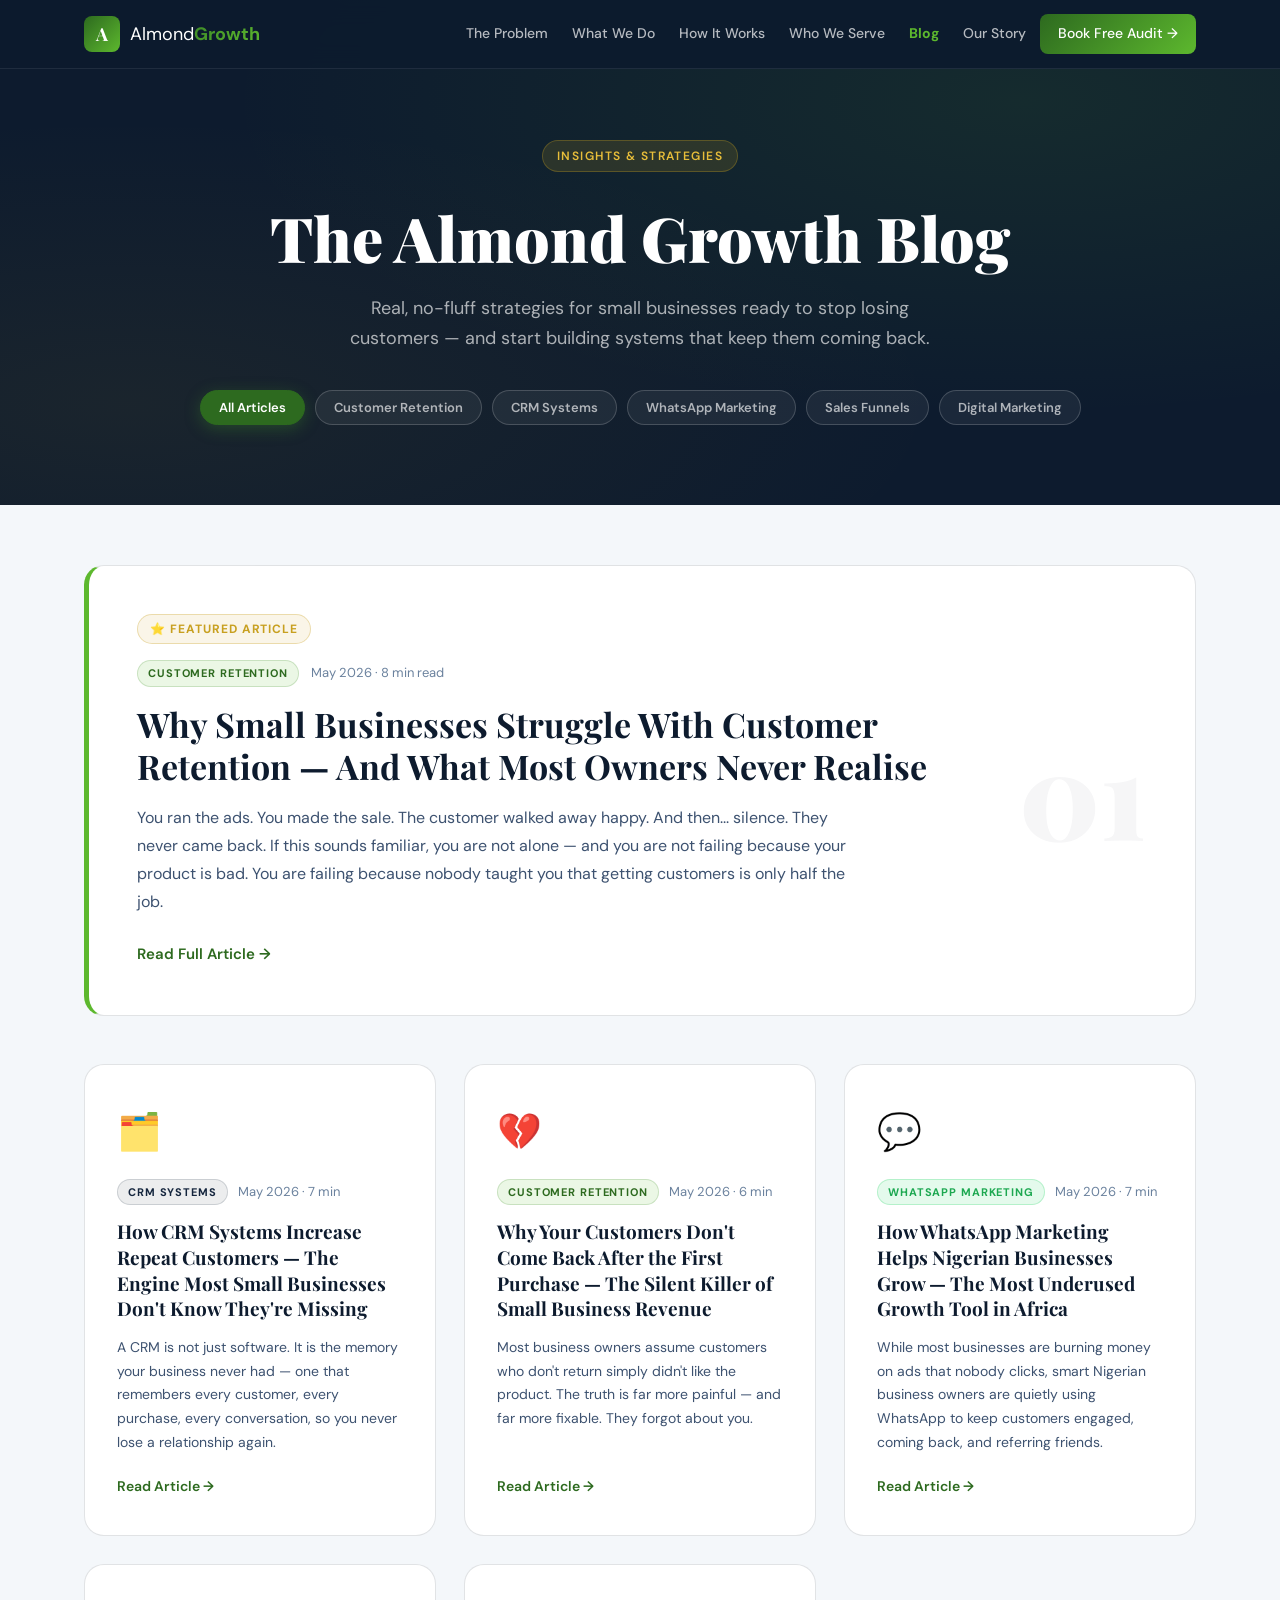
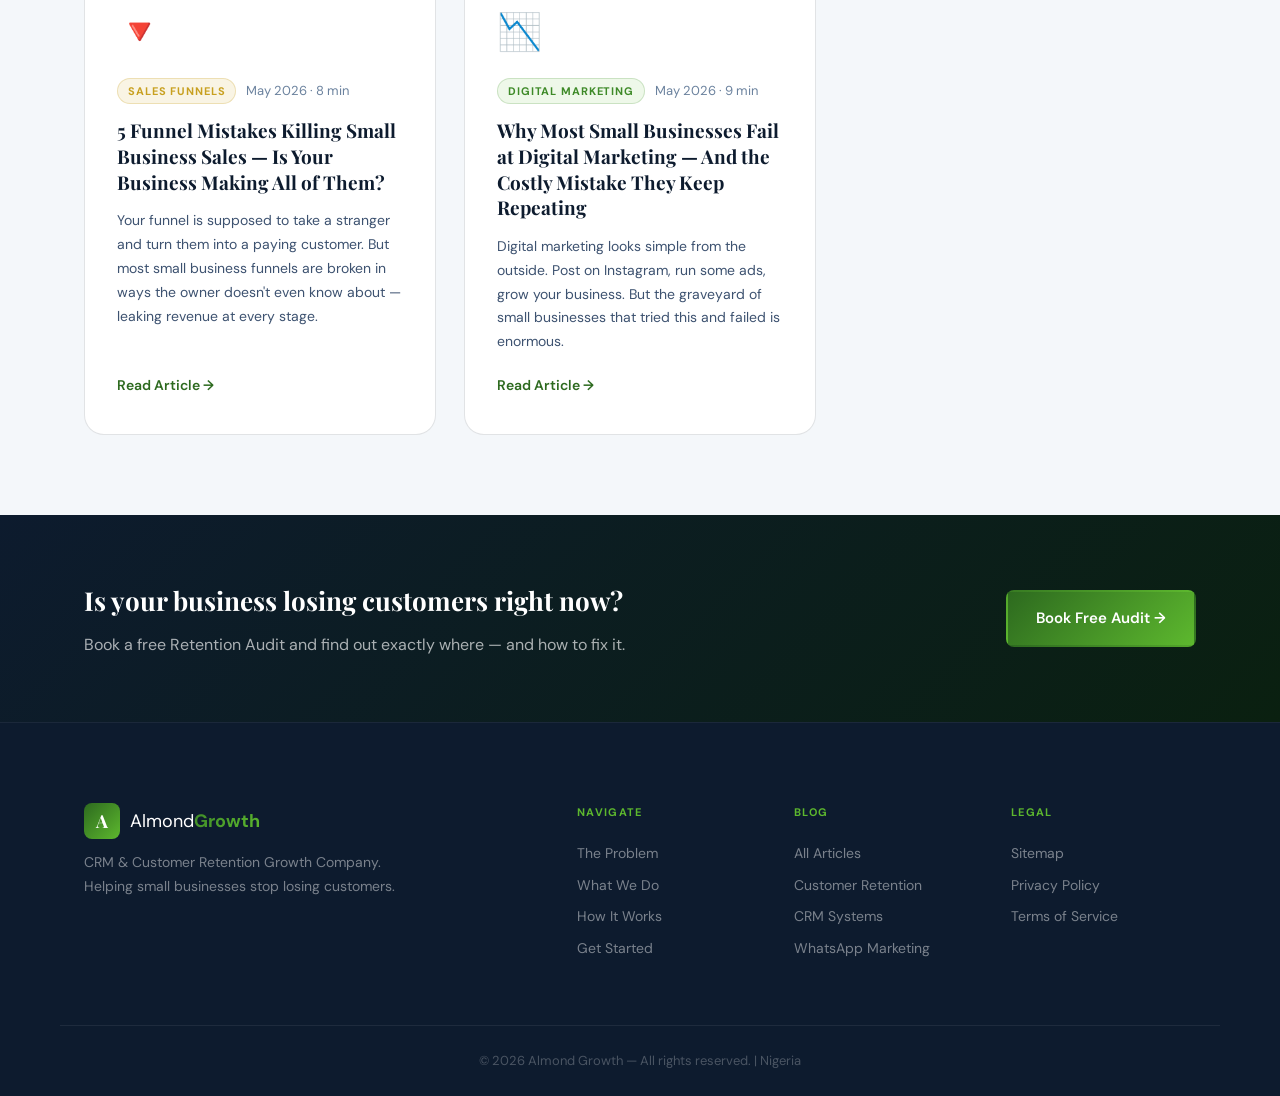
==== blog.html @ da986d71 "Change greeting from 'Hello' to 'Goodbye'" ====
<!DOCTYPE html>
<html lang="en">
<head>
  <meta charset="UTF-8" />
  <meta name="viewport" content="width=device-width, initial-scale=1.0" />
  <meta name="description" content="Almond Growth Blog — Expert insights on customer retention, CRM systems, WhatsApp marketing, and fixing broken sales funnels for small businesses in Nigeria and Africa." />
  <meta name="keywords" content="customer retention Nigeria, CRM small business, WhatsApp marketing Nigeria, sales funnel mistakes, digital marketing Africa, Almond Growth blog" />
  <meta name="robots" content="index, follow" />
  <title>Blog — Almond Growth | Customer Retention & CRM Insights</title>
  <link rel="preconnect" href="https://fonts.googleapis.com" />
  <link rel="preconnect" href="https://fonts.gstatic.com" crossorigin />
  <link href="https://fonts.googleapis.com/css2?family=Playfair+Display:ital,wght@0,700;0,900;1,700&family=DM+Sans:wght@300;400;500;600&display=swap" rel="stylesheet" />
<style>
/* ===== RESET ===== */
*,*::before,*::after{box-sizing:border-box;margin:0;padding:0}
html{scroll-behavior:smooth}
body{font-family:'DM Sans',system-ui,sans-serif;font-size:16px;line-height:1.7;color:#0D1B2E;background:#fff;overflow-x:hidden}
img{max-width:100%;display:block}
a{color:inherit;text-decoration:none}
ul{list-style:none}

/* ===== VARIABLES ===== */
:root{
  --navy:#0D1B2E;
  --navy-mid:#14253D;
  --navy-light:#1C3150;
  --navy-pale:#EEF2F7;
  --navy-muted:#F4F7FA;
  --green:#2D6A1F;
  --green-mid:#3E8A28;
  --green-bright:#5DB82E;
  --green-pale:#EBF5E4;
  --gold:#C8A020;
  --gold-light:#E8BE3A;
  --white:#fff;
  --text:#0D1B2E;
  --text-muted:#3D5270;
  --text-light:#6B829E;
  --border:rgba(13,27,46,0.12);
  --shadow:0 4px 32px rgba(13,27,46,0.10);
  --shadow-lg:0 12px 60px rgba(13,27,46,0.18);
  --radius:12px;
  --radius-lg:20px;
  --transition:0.25s cubic-bezier(0.4,0,0.2,1);
}

/* ===== UTILITIES ===== */
.container{max-width:1160px;margin:0 auto;padding:0 24px}

.btn{display:inline-flex;align-items:center;gap:8px;padding:14px 28px;border-radius:8px;font-family:'DM Sans',sans-serif;font-size:15px;font-weight:600;cursor:pointer;transition:var(--transition);border:2px solid transparent;white-space:nowrap}
.btn--primary{background:linear-gradient(135deg,var(--green) 0%,var(--green-bright) 100%);color:#fff;border-color:transparent}
.btn--primary:hover{opacity:0.9;transform:translateY(-2px);box-shadow:0 8px 28px rgba(61,138,40,0.35)}

/* ===== NAVBAR ===== */
.nav{position:fixed;top:0;left:0;right:0;z-index:100;background:rgba(13,27,46,0.97);backdrop-filter:blur(12px);border-bottom:1px solid rgba(255,255,255,0.08)}
.nav__inner{display:flex;align-items:center;justify-content:space-between;height:68px}
.nav__logo{display:flex;align-items:center;gap:10px;font-size:18px;font-weight:400;color:#fff}
.logo-mark{width:36px;height:36px;background:linear-gradient(135deg,var(--green),var(--green-bright));color:#fff;border-radius:8px;display:flex;align-items:center;justify-content:center;font-weight:700;font-size:18px;font-family:'Playfair Display',serif;flex-shrink:0}
.logo-text{color:#fff}
.logo-text strong{font-weight:700;background:linear-gradient(135deg,var(--green-mid),var(--green-bright));-webkit-background-clip:text;-webkit-text-fill-color:transparent;background-clip:text}
.nav__links{display:flex;align-items:center;gap:4px}
.nav__links a{font-size:14px;font-weight:500;color:rgba(255,255,255,0.7);padding:6px 10px;border-radius:6px;transition:var(--transition)}
.nav__links a:hover{color:#fff;background:rgba(255,255,255,0.08)}
.nav__cta{background:linear-gradient(135deg,var(--green),var(--green-bright)) !important;color:#fff !important;padding:8px 18px !important;border-radius:8px !important}
.nav__burger{display:none;flex-direction:column;gap:5px;background:none;border:none;cursor:pointer;padding:6px}
.nav__burger span{display:block;width:24px;height:2px;background:#fff;border-radius:2px;transition:var(--transition)}
.nav__mobile{display:none;flex-direction:column;padding:16px 24px 24px;border-top:1px solid rgba(255,255,255,0.08);background:var(--navy)}
.nav__mobile a{padding:12px 0;font-size:16px;font-weight:500;color:rgba(255,255,255,0.7);border-bottom:1px solid rgba(255,255,255,0.07)}
.nav__mobile a:last-child{border-bottom:none}
.nav__mobile.open{display:flex}
.nav__cta-mobile{margin-top:12px;padding:14px !important;text-align:center;background:linear-gradient(135deg,var(--green),var(--green-bright));color:#fff !important;border-radius:8px;font-weight:600 !important}

/* ===== BLOG HERO ===== */
.blog-hero{padding:140px 0 80px;background:var(--navy);position:relative;overflow:hidden;color:#fff}
.blog-hero__bg{position:absolute;inset:0;background:radial-gradient(ellipse at 80% 20%,rgba(93,184,46,0.10) 0%,transparent 55%),radial-gradient(ellipse at 10% 80%,rgba(200,160,32,0.07) 0%,transparent 50%);pointer-events:none}
.blog-hero__inner{position:relative;z-index:1;text-align:center}
.blog-hero__title{font-family:'Playfair Display',serif;font-size:clamp(36px,5vw,62px);font-weight:900;color:#fff;line-height:1.1;margin:16px 0 20px}
.blog-hero__sub{font-size:18px;color:rgba(255,255,255,0.65);max-width:580px;margin:0 auto 36px;line-height:1.7}
.blog-hero__tags{display:flex;flex-wrap:wrap;justify-content:center;gap:10px}
.section__label{display:inline-block;font-size:12px;font-weight:600;letter-spacing:.12em;text-transform:uppercase;padding:5px 14px;border-radius:40px;margin-bottom:16px}
.section__label--light{color:var(--gold-light);background:rgba(200,160,32,0.15);border:1px solid rgba(200,160,32,0.3)}

/* ===== FILTER TAGS ===== */
.tag-btn{padding:8px 18px;border-radius:40px;font-family:'DM Sans',sans-serif;font-size:13px;font-weight:600;cursor:pointer;border:1px solid rgba(255,255,255,0.18);background:rgba(255,255,255,0.06);color:rgba(255,255,255,0.65);transition:var(--transition)}
.tag-btn:hover,.tag-btn.active{background:var(--green);border-color:var(--green);color:#fff;box-shadow:0 4px 16px rgba(61,138,40,0.35)}

/* ===== ARTICLE TAGS ===== */
.art-tag{display:inline-block;font-size:11px;font-weight:700;letter-spacing:.08em;text-transform:uppercase;padding:3px 10px;border-radius:20px}
.art-tag--retention{background:rgba(93,184,46,0.12);color:var(--green);border:1px solid rgba(61,138,40,0.2)}
.art-tag--crm{background:rgba(13,27,46,0.08);color:var(--navy-mid);border:1px solid rgba(13,27,46,0.15)}
.art-tag--whatsapp{background:rgba(37,211,102,0.12);color:#1da851;border:1px solid rgba(37,211,102,0.25)}
.art-tag--funnel{background:rgba(200,160,32,0.12);color:var(--gold);border:1px solid rgba(200,160,32,0.25)}
.art-tag--digital{background:rgba(93,184,46,0.1);color:var(--green-mid);border:1px solid rgba(61,138,40,0.2)}
.art-date{font-size:13px;color:var(--text-light)}

/* ===== FEATURED CARD ===== */
.blog-featured{padding:60px 0 0;background:var(--navy-muted)}
.featured-card{background:#fff;border:1px solid var(--border);border-left:5px solid var(--green-bright);border-radius:var(--radius-lg);padding:48px;cursor:pointer;position:relative;overflow:hidden;transition:var(--transition);display:flex;gap:32px;align-items:flex-start}
.featured-card:hover{box-shadow:var(--shadow-lg);transform:translateY(-3px);border-left-color:var(--gold)}
.featured-card__badge{display:inline-block;font-size:12px;font-weight:700;letter-spacing:.08em;text-transform:uppercase;color:var(--gold);background:rgba(200,160,32,0.1);border:1px solid rgba(200,160,32,0.3);padding:4px 12px;border-radius:20px;margin-bottom:16px}
.featured-card__body{flex:1}
.featured-card__meta{display:flex;align-items:center;gap:12px;margin-bottom:16px;flex-wrap:wrap}
.featured-card h2{font-family:'Playfair Display',serif;font-size:clamp(22px,3vw,34px);font-weight:700;color:var(--navy);line-height:1.25;margin-bottom:16px}
.featured-card p{font-size:16px;color:var(--text-muted);line-height:1.75;margin-bottom:24px;max-width:720px}
.read-more-btn{display:inline-flex;align-items:center;gap:6px;font-size:15px;font-weight:600;color:var(--green);transition:var(--transition)}
.featured-card:hover .read-more-btn{color:var(--green-bright)}
.featured-card__number{font-family:'Playfair Display',serif;font-size:120px;font-weight:900;color:rgba(13,27,46,0.04);line-height:1;flex-shrink:0;align-self:center;user-select:none}

/* ===== BLOG GRID ===== */
.blog-grid-section{padding:48px 0 80px;background:var(--navy-muted)}
.blog-grid{display:grid;grid-template-columns:repeat(auto-fill,minmax(320px,1fr));gap:28px}
.blog-card{background:#fff;border:1px solid var(--border);border-radius:var(--radius-lg);padding:36px 32px;cursor:pointer;transition:var(--transition);position:relative;display:flex;flex-direction:column}
.blog-card:hover{transform:translateY(-5px);box-shadow:var(--shadow-lg);border-color:rgba(61,138,40,0.3)}
.blog-card::after{content:'';position:absolute;bottom:0;left:0;right:0;height:3px;background:linear-gradient(90deg,var(--green),var(--green-bright));border-radius:0 0 var(--radius-lg) var(--radius-lg);opacity:0;transition:var(--transition)}
.blog-card:hover::after{opacity:1}
.blog-card__icon{font-size:36px;margin-bottom:16px}
.blog-card__meta{display:flex;align-items:center;gap:10px;margin-bottom:14px;flex-wrap:wrap}
.blog-card h3{font-family:'Playfair Display',serif;font-size:19px;font-weight:700;color:var(--navy);line-height:1.35;margin-bottom:14px}
.blog-card p{font-size:14px;color:var(--text-muted);line-height:1.7;margin-bottom:20px;flex:1}
.read-more-link{font-size:14px;font-weight:600;color:var(--green);transition:var(--transition);align-self:flex-start}
.blog-card:hover .read-more-link{color:var(--green-bright);text-decoration:underline}
.blog-card.hidden{display:none}
.blog-featured.hidden-section{display:none}

/* ===== CTA STRIP ===== */
.blog-cta-strip{background:linear-gradient(135deg,var(--navy) 0%,#0A2010 100%);padding:64px 0}
.blog-cta-strip__inner{display:flex;align-items:center;justify-content:space-between;gap:32px;flex-wrap:wrap}
.blog-cta-strip__inner h3{font-family:'Playfair Display',serif;font-size:26px;color:#fff;margin-bottom:8px}
.blog-cta-strip__inner p{font-size:16px;color:rgba(255,255,255,0.65)}

/* ===== ARTICLE OVERLAY ===== */
.article-overlay{display:none;position:fixed;inset:0;z-index:200;background:rgba(13,27,46,0.88);backdrop-filter:blur(6px);overflow-y:auto;padding:32px 16px 60px}
.article-overlay.open{display:flex;align-items:flex-start;justify-content:center}
.article-modal{background:#fff;border-radius:var(--radius-lg);max-width:820px;width:100%;padding:52px 56px;position:relative;margin-top:20px;animation:modalSlide .35s cubic-bezier(.34,1.56,.64,1)}
@keyframes modalSlide{from{opacity:0;transform:translateY(40px) scale(.97)}to{opacity:1;transform:translateY(0) scale(1)}}
.article-close{position:sticky;top:0;float:right;display:flex;align-items:center;gap:6px;font-size:13px;font-weight:600;color:var(--text-light);background:var(--navy-pale);border:1px solid var(--border);border-radius:20px;padding:6px 14px;cursor:pointer;transition:var(--transition);font-family:'DM Sans',sans-serif;margin-bottom:32px;z-index:2}
.article-close:hover{background:var(--navy);color:#fff;border-color:var(--navy)}
.article-content{clear:both}
.article-meta{display:flex;align-items:center;gap:12px;margin-bottom:20px;flex-wrap:wrap}
.article-content h1{font-family:'Playfair Display',serif;font-size:clamp(26px,3.5vw,40px);font-weight:700;color:var(--navy);line-height:1.2;margin-bottom:24px}
.article-intro{font-size:18px !important;color:var(--text-muted) !important;border-left:4px solid var(--green-bright);padding-left:20px !important;margin-bottom:36px !important;line-height:1.75 !important;font-style:italic}
.article-content h2{font-family:'Playfair Display',serif;font-size:24px;font-weight:700;color:var(--navy);margin:40px 0 14px;padding-bottom:10px;border-bottom:2px solid var(--green-pale)}
.article-content h3{font-family:'Playfair Display',serif;font-size:19px;font-weight:700;color:var(--navy-mid);margin:28px 0 10px}
.article-content p{font-size:16px;color:var(--text-muted);line-height:1.85;margin-bottom:18px}
.article-callout{background:var(--navy-pale);border-left:4px solid var(--navy-light);border-radius:0 var(--radius) var(--radius) 0;padding:20px 24px;margin:28px 0;font-size:15px;color:var(--text-muted);line-height:1.7}
.article-callout--green{background:var(--green-pale);border-left-color:var(--green-bright)}
.article-list{padding:0;margin:8px 0 20px}
.article-list li{font-size:15px;color:var(--text-muted);padding:8px 0 8px 24px;border-bottom:1px solid var(--border);position:relative;line-height:1.6}
.article-list li:last-child{border-bottom:none}
.article-list li::before{content:'→';position:absolute;left:0;color:var(--green-bright);font-weight:700}
.article-cta{background:linear-gradient(135deg,var(--navy) 0%,#0A2010 100%);border-radius:var(--radius-lg);padding:36px;margin-top:48px;text-align:center;color:#fff}
.article-cta h3{font-family:'Playfair Display',serif;font-size:22px;font-weight:700;color:#fff !important;margin:0 0 10px !important;padding:0 !important;border:none !important}
.article-cta p{color:rgba(255,255,255,0.7) !important;margin-bottom:24px !important}

/* ===== FOOTER ===== */
.footer{background:var(--navy);padding:80px 0 0;border-top:1px solid rgba(255,255,255,0.06)}
.footer__inner{display:grid;grid-template-columns:1.4fr 2fr;gap:60px;padding-bottom:60px;border-bottom:1px solid rgba(255,255,255,0.07)}
.footer__brand p{font-size:14px;color:rgba(255,255,255,0.45);line-height:1.7;margin-top:12px}
.footer__links{display:grid;grid-template-columns:repeat(3,1fr);gap:32px}
.footer__col h4{font-size:11px;font-weight:700;letter-spacing:.12em;text-transform:uppercase;color:var(--green-bright);margin-bottom:16px}
.footer__col a{display:block;font-size:14px;color:rgba(255,255,255,0.45);padding:4px 0;transition:var(--transition)}
.footer__col a:hover{color:#fff}
.footer__bottom{text-align:center;padding:24px}
.footer__bottom p{font-size:13px;color:rgba(255,255,255,0.25)}

/* ===== REVEAL ANIMATION ===== */
.reveal{opacity:0;transform:translateY(32px);transition:opacity .6s ease,transform .6s ease}
.reveal.visible{opacity:1;transform:translateY(0)}
.fade-in{opacity:0;transform:translateY(24px);animation:fadeUp .7s ease forwards}
.delay-1{animation-delay:.1s}
.delay-2{animation-delay:.25s}
@keyframes fadeUp{to{opacity:1;transform:translateY(0)}}

/* ===== RESPONSIVE ===== */
@media(max-width:900px){
  .nav__links{display:none}
  .nav__burger{display:flex}
  .footer__inner{grid-template-columns:1fr;gap:40px}
}
@media(max-width:768px){
  .article-modal{padding:32px 20px}
  .featured-card{flex-direction:column;padding:32px 24px}
  .featured-card__number{display:none}
  .blog-cta-strip__inner{flex-direction:column;text-align:center}
  .blog-grid{grid-template-columns:1fr}
  .footer__links{grid-template-columns:1fr}
}
</style>
</head>
<body>

<!-- NAV -->
<header class="nav" id="nav">
  <div class="nav__inner container">
    <a href="index.html" class="nav__logo">
      <span class="logo-mark">A</span>
      <span class="logo-text">Almond<strong>Growth</strong></span>
    </a>
    <nav class="nav__links">
      <a href="index.html#problem">The Problem</a>
      <a href="index.html#solution">What We Do</a>
      <a href="index.html#process">How It Works</a>
      <a href="index.html#industries">Who We Serve</a>
      <a href="blog.html" style="color:#5DB82E;font-weight:700;">Blog</a>
      <a href="index.html#story">Our Story</a>
      <a href="index.html#signup" class="nav__cta">Book Free Audit →</a>
    </nav>
    <button class="nav__burger" id="burger" aria-label="Toggle menu">
      <span></span><span></span><span></span>
    </button>
  </div>
  <div class="nav__mobile" id="mobileMenu">
    <a href="index.html#problem">The Problem</a>
    <a href="index.html#solution">What We Do</a>
    <a href="index.html#process">How It Works</a>
    <a href="index.html#industries">Who We Serve</a>
    <a href="blog.html" style="color:#5DB82E;font-weight:700;">Blog</a>
    <a href="index.html#story">Our Story</a>
    <a href="index.html#signup" class="nav__cta-mobile">Book Free Audit →</a>
  </div>
</header>

<!-- BLOG HERO -->
<section class="blog-hero">
  <div class="blog-hero__bg"></div>
  <div class="container blog-hero__inner">
    <span class="section__label section__label--light">Insights & Strategies</span>
    <h1 class="blog-hero__title fade-in">The Almond Growth Blog</h1>
    <p class="blog-hero__sub fade-in delay-1">Real, no-fluff strategies for small businesses ready to stop losing customers — and start building systems that keep them coming back.</p>
    <div class="blog-hero__tags fade-in delay-2">
      <button class="tag-btn active" data-filter="all">All Articles</button>
      <button class="tag-btn" data-filter="retention">Customer Retention</button>
      <button class="tag-btn" data-filter="crm">CRM Systems</button>
      <button class="tag-btn" data-filter="whatsapp">WhatsApp Marketing</button>
      <button class="tag-btn" data-filter="funnel">Sales Funnels</button>
      <button class="tag-btn" data-filter="digital">Digital Marketing</button>
    </div>
  </div>
</section>

<!-- FEATURED ARTICLE -->
<section class="blog-featured" id="featuredSection">
  <div class="container">
    <div class="featured-card reveal" data-category="retention" onclick="showArticle('article1')">
      <div class="featured-card__body">
        <div class="featured-card__badge">⭐ Featured Article</div>
        <div class="featured-card__meta">
          <span class="art-tag art-tag--retention">Customer Retention</span>
          <span class="art-date">May 2026 · 8 min read</span>
        </div>
        <h2>Why Small Businesses Struggle With Customer Retention — And What Most Owners Never Realise</h2>
        <p>You ran the ads. You made the sale. The customer walked away happy. And then... silence. They never came back. If this sounds familiar, you are not alone — and you are not failing because your product is bad. You are failing because nobody taught you that getting customers is only half the job.</p>
        <span class="read-more-btn">Read Full Article →</span>
      </div>
      <div class="featured-card__number">01</div>
    </div>
  </div>
</section>

<!-- BLOG GRID -->
<section class="blog-grid-section">
  <div class="container">
    <div class="blog-grid" id="blogGrid">

      <article class="blog-card reveal" data-category="crm" onclick="showArticle('article2')">
        <div class="blog-card__icon">🗂️</div>
        <div class="blog-card__meta">
          <span class="art-tag art-tag--crm">CRM Systems</span>
          <span class="art-date">May 2026 · 7 min</span>
        </div>
        <h3>How CRM Systems Increase Repeat Customers — The Engine Most Small Businesses Don't Know They're Missing</h3>
        <p>A CRM is not just software. It is the memory your business never had — one that remembers every customer, every purchase, every conversation, so you never lose a relationship again.</p>
        <span class="read-more-link">Read Article →</span>
      </article>

      <article class="blog-card reveal" data-category="retention" onclick="showArticle('article3')">
        <div class="blog-card__icon">💔</div>
        <div class="blog-card__meta">
          <span class="art-tag art-tag--retention">Customer Retention</span>
          <span class="art-date">May 2026 · 6 min</span>
        </div>
        <h3>Why Your Customers Don't Come Back After the First Purchase — The Silent Killer of Small Business Revenue</h3>
        <p>Most business owners assume customers who don't return simply didn't like the product. The truth is far more painful — and far more fixable. They forgot about you.</p>
        <span class="read-more-link">Read Article →</span>
      </article>

      <article class="blog-card reveal" data-category="whatsapp" onclick="showArticle('article4')">
        <div class="blog-card__icon">💬</div>
        <div class="blog-card__meta">
          <span class="art-tag art-tag--whatsapp">WhatsApp Marketing</span>
          <span class="art-date">May 2026 · 7 min</span>
        </div>
        <h3>How WhatsApp Marketing Helps Nigerian Businesses Grow — The Most Underused Growth Tool in Africa</h3>
        <p>While most businesses are burning money on ads that nobody clicks, smart Nigerian business owners are quietly using WhatsApp to keep customers engaged, coming back, and referring friends.</p>
        <span class="read-more-link">Read Article →</span>
      </article>

      <article class="blog-card reveal" data-category="funnel" onclick="showArticle('article5')">
        <div class="blog-card__icon">🔻</div>
        <div class="blog-card__meta">
          <span class="art-tag art-tag--funnel">Sales Funnels</span>
          <span class="art-date">May 2026 · 8 min</span>
        </div>
        <h3>5 Funnel Mistakes Killing Small Business Sales — Is Your Business Making All of Them?</h3>
        <p>Your funnel is supposed to take a stranger and turn them into a paying customer. But most small business funnels are broken in ways the owner doesn't even know about — leaking revenue at every stage.</p>
        <span class="read-more-link">Read Article →</span>
      </article>

      <article class="blog-card reveal" data-category="digital" onclick="showArticle('article6')">
        <div class="blog-card__icon">📉</div>
        <div class="blog-card__meta">
          <span class="art-tag art-tag--digital">Digital Marketing</span>
          <span class="art-date">May 2026 · 9 min</span>
        </div>
        <h3>Why Most Small Businesses Fail at Digital Marketing — And the Costly Mistake They Keep Repeating</h3>
        <p>Digital marketing looks simple from the outside. Post on Instagram, run some ads, grow your business. But the graveyard of small businesses that tried this and failed is enormous.</p>
        <span class="read-more-link">Read Article →</span>
      </article>

    </div>
  </div>
</section>

<!-- CTA STRIP -->
<section class="blog-cta-strip">
  <div class="container">
    <div class="blog-cta-strip__inner reveal">
      <div>
        <h3>Is your business losing customers right now?</h3>
        <p>Book a free Retention Audit and find out exactly where — and how to fix it.</p>
      </div>
      <a href="index.html#signup" class="btn btn--primary">Book Free Audit →</a>
    </div>
  </div>
</section>

<!-- ===== ARTICLE 1 ===== -->
<div class="article-overlay" id="article1">
  <div class="article-modal">
    <button class="article-close" onclick="closeArticle('article1')">✕ Close</button>
    <div class="article-content">
      <div class="article-meta"><span class="art-tag art-tag--retention">Customer Retention</span><span class="art-date">May 2026 · 8 min read</span></div>
      <h1>Why Small Businesses Struggle With Customer Retention — And What Most Owners Never Realise</h1>
      <p class="article-intro">You ran the ads. You made the sale. The customer walked away happy. And then... silence. They never came back. If this sounds familiar, you are not alone — and you are not failing because your product is bad. You are failing because nobody taught you that getting customers is only half the job.</p>
      <h2>The Painful Truth Nobody Tells Small Business Owners</h2>
      <p>Most business advice is obsessed with one thing: getting new customers. Run ads. Post content. Cold call. Hustle harder. And yes — those things can work. But here is what nobody tells you.</p>
      <p>Acquiring a new customer costs between <strong>5 to 7 times more</strong> than retaining an existing one. That means every time a customer buys from you once and disappears, you paid a heavy price to win them — and got almost nothing back. Now multiply that by every customer who bought from you in the last 12 months and never returned. That is the real hole in your revenue bucket. Not lack of leads. <em>Lack of retention.</em></p>
      <div class="article-callout"><strong>💡 Think about this:</strong> If your business has 200 customers and only 20% come back for a second purchase, you are rebuilding your customer base from scratch every single month. That is exhausting — and expensive.</div>
      <h2>Why Retention Breaks Down: The 5 Real Reasons</h2>
      <h3>1. No System Exists After the Sale</h3>
      <p>For most small businesses, the customer journey ends the moment money changes hands. There is no follow-up message. No "how was your experience?" No reminder when they might need you again. The relationship simply stops. And when a relationship stops, so does the loyalty. Customers do not leave because they are disloyal. They leave because they feel forgotten.</p>
      <h3>2. There Is No CRM — No Memory of the Customer</h3>
      <p>Ask most small business owners: "Who are your top 20 customers by revenue?" Most cannot answer. Without a system that remembers your customers — their names, purchase history, when they last engaged — every customer relationship starts at zero every time. That is not a relationship. That is a series of cold transactions.</p>
      <h3>3. The Business Is Built for Acquisition, Not Loyalty</h3>
      <p>Many small businesses put all their energy into the front end: the ads, the offers, the launch promotions. But the back end — the lifecycle, the follow-up, the repeat purchase journey — is completely ignored. It is like pumping water into a bucket full of holes and wondering why it never fills up.</p>
      <h3>4. No Emotional Connection Is Built After Purchase</h3>
      <p>People do not buy products. They buy relationships, identities, and feelings of belonging. The businesses that keep customers for years are not just selling things — they are creating communities. A brief post-purchase WhatsApp message saying "We hope you're loving your new product" creates more loyalty than any discount ever will.</p>
      <h3>5. Competition Is Ignored</h3>
      <p>Your competitors are not waiting. The moment your customer leaves, they are being targeted by other businesses. If you are not actively maintaining the relationship, someone else will take it. Retention is not passive. It requires deliberate, consistent effort.</p>
      <h2>What Good Retention Actually Looks Like</h2>
      <p>The businesses that master retention share one thing: <strong>they treat the sale as the beginning of the relationship, not the end.</strong> They have a CRM that tracks every customer. They have automated follow-up messages. They have loyalty programmes. They run re-engagement campaigns for customers who have gone quiet. And they measure their repeat purchase rate the same way they measure new sales.</p>
      <div class="article-callout article-callout--green"><strong>📈 The numbers speak clearly:</strong> Increasing customer retention by just 5% can increase profits by 25–95%. The most profitable growth lever for any small business is already sitting in their existing customer base — untapped.</div>
      <div class="article-cta">
        <h3>Ready to stop the leak?</h3>
        <p>Book your free Retention Audit today. We will show you exactly where your business is losing customers — at no cost.</p>
        <a href="index.html#signup" class="btn btn--primary">Book My Free Retention Audit →</a>
      </div>
    </div>
  </div>
</div>

<!-- ===== ARTICLE 2 ===== -->
<div class="article-overlay" id="article2">
  <div class="article-modal">
    <button class="article-close" onclick="closeArticle('article2')">✕ Close</button>
    <div class="article-content">
      <div class="article-meta"><span class="art-tag art-tag--crm">CRM Systems</span><span class="art-date">May 2026 · 7 min read</span></div>
      <h1>How CRM Systems Increase Repeat Customers — The Engine Most Small Businesses Don't Know They're Missing</h1>
      <p class="article-intro">A CRM is not just software. It is the memory your business never had — one that remembers every customer, every purchase, every conversation, so you never lose a relationship again. And when you stop losing relationships, you stop losing revenue.</p>
      <h2>What Is a CRM — and Why Should a Small Business Owner Care?</h2>
      <p>CRM stands for Customer Relationship Management. Strip away the jargon and it means one thing: a system that helps you remember your customers and follow up with them at the right time. Think about the best salesperson you have ever met. They remembered names. They followed up without being told. They knew when a customer was likely to buy again. A CRM gives every business that same superpower — automatically.</p>
      <div class="article-callout"><strong>📊 Fact:</strong> Businesses that use a CRM system see an average 27% increase in customer retention. For a business generating ₦5 million monthly, that could mean an additional ₦1.35 million — from customers you already have.</div>
      <h2>How a CRM Increases Repeat Customers — Step by Step</h2>
      <h3>Step 1: It Captures Every Customer</h3>
      <p>Without a CRM, customers are ghosts. They buy, they leave, and unless they come back on their own, they are gone forever. A CRM captures every customer's name, contact, purchase history, and preferences. Now they are relationships you can nurture.</p>
      <h3>Step 2: It Tells You When to Follow Up</h3>
      <p>Imagine selling body lotion. Your CRM tells you: "Customer A bought 30 days ago. Lotion usually runs out in 30–45 days. Time to reach out." That one automated WhatsApp message — "Hi Adaeze, your lotion should be running out soon — would you like to reorder? 💚" — is worth more than any ad campaign. It is personal, timely, and it works.</p>
      <h3>Step 3: It Segments Your Customers</h3>
      <p>Not all customers are the same. Some buy every month. Some buy once and disappear. Some are high spenders. A CRM lets you speak to each group differently — your VIP customers get exclusive offers, your dormant customers get a win-back campaign, your new customers get an onboarding sequence. The right message, to the right person, at the right time.</p>
      <h3>Step 4: It Automates the Relationship</h3>
      <p>The biggest lie in business is "I just need to remember to follow up." You will not. Life is busy. A CRM removes human forgetfulness from the equation. Follow-up messages go out automatically. Reminders fire when customers have been quiet too long. The relationship is maintained — even when you are sleeping.</p>
      <h3>Step 5: It Measures What Actually Matters</h3>
      <p>What is your current repeat purchase rate? What is your customer lifetime value? Which customers are at risk of churning? Without a CRM these are unanswerable questions. With one, they are your daily dashboard.</p>
      <h2>Is a CRM Right for Your Business?</h2>
      <p>If you answer yes to any of these, you need a CRM:</p>
      <ul class="article-list">
        <li>You cannot easily name your top 20 customers by revenue</li>
        <li>Customers bought once and never returned</li>
        <li>You rely on customers remembering to come back on their own</li>
        <li>There is no automated follow-up after a purchase</li>
        <li>You spend more energy chasing new customers than nurturing existing ones</li>
      </ul>
      <div class="article-callout article-callout--green"><strong>🚀 The Almond Growth approach:</strong> We do not just install a CRM and hand you a manual. We build the entire retention system around it — follow-up sequences, WhatsApp campaigns, loyalty triggers, re-engagement flows — so your CRM generates repeat revenue from day one.</div>
      <div class="article-cta">
        <h3>Want a CRM built specifically for your business?</h3>
        <p>Book your free Retention Audit and we will show you exactly how a CRM system would transform your customer retention.</p>
        <a href="index.html#signup" class="btn btn--primary">Book My Free Audit →</a>
      </div>
    </div>
  </div>
</div>

<!-- ===== ARTICLE 3 ===== -->
<div class="article-overlay" id="article3">
  <div class="article-modal">
    <button class="article-close" onclick="closeArticle('article3')">✕ Close</button>
    <div class="article-content">
      <div class="article-meta"><span class="art-tag art-tag--retention">Customer Retention</span><span class="art-date">May 2026 · 6 min read</span></div>
      <h1>Why Your Customers Don't Come Back After the First Purchase — The Silent Killer of Small Business Revenue</h1>
      <p class="article-intro">Most business owners assume customers who don't return simply didn't like the product. The truth is far more painful — and far more fixable. In most cases, they forgot about you. And that is entirely on the business to prevent.</p>
      <h2>The Moment the Sale Ends — and the Problem Begins</h2>
      <p>A customer finds your business, loves what you offer, makes their first purchase, and leaves satisfied. But without realising it, you have just begun a race against time. Within days, your customer is bombarded with content, ads, and messages from dozens of other businesses. Your brand starts to fade. Within two weeks, unless you have reached out, you are barely a memory.</p>
      <h2>The 6 Real Reasons Customers Don't Return</h2>
      <h3>1. You Never Followed Up</h3>
      <p>The single biggest reason customers do not return is the simplest: nobody reached out. No thank-you message. No check-in. No reminder. No offer. Nothing. When customers feel forgotten, they go somewhere they feel remembered. That somewhere is your competitor.</p>
      <h3>2. You Made It Too Hard to Come Back</h3>
      <p>Friction kills repeat purchases. If a customer has to search for your number again or navigate a confusing process, they will not. The path back must be easy, fast, and feel rewarding. A WhatsApp message with a direct link and a returning-customer discount removes almost all friction instantly.</p>
      <h3>3. There Was No Emotional Afterglow</h3>
      <p>The period immediately after a purchase is the most powerful emotional window in the customer relationship. The customer is excited. They feel good about their decision. Most businesses miss this window entirely and let the emotional warmth fade into indifference.</p>
      <h3>4. There Was No Reason to Come Back Sooner</h3>
      <p>Customers respond to incentives. A well-timed offer — "Come back within 30 days and get 15% off your next order" — gives customers a specific, time-bound reason to return. Without that nudge, "eventually" becomes never.</p>
      <h3>5. You Didn't Remind Them They Needed You</h3>
      <p>Some products have natural replenishment cycles. Customers do not always track when they are running low. A simple, well-timed reminder — "Hey, it's been 3 weeks — time for a refill?" — can feel like good service rather than a sales pitch. Because it is.</p>
      <h3>6. The Experience Didn't Create a Story Worth Sharing</h3>
      <p>The most powerful retention engine is word-of-mouth. When a customer has an experience so good that they talk about it, they not only come back — they bring others. But most businesses aim for "good enough" rather than "unforgettable." Good enough does not create stories.</p>
      <div class="article-callout"><strong>💡 The Pattern:</strong> In almost every case where customers don't return, the root cause isn't product quality — it's the absence of a deliberate, systematic post-purchase journey. The business left the relationship to chance. Chance is not a strategy.</div>
      <h2>The Fix: A Post-Purchase Retention System</h2>
      <ul class="article-list">
        <li><strong>Day 1:</strong> Thank-you message + usage tip or delivery confirmation</li>
        <li><strong>Day 3:</strong> Check-in — "How are you getting on with your product?"</li>
        <li><strong>Day 7:</strong> Value-add — a helpful tip or relevant recommendation</li>
        <li><strong>Day 14:</strong> Soft offer — a returning-customer discount or exclusive bundle</li>
        <li><strong>Day 30:</strong> Replenishment reminder or "We miss you" campaign</li>
        <li><strong>Day 60:</strong> Re-engagement — a strong reason to come back now</li>
      </ul>
      <div class="article-callout article-callout--green"><strong>📈 Real result:</strong> One Almond Growth client went from a 14% repeat purchase rate to a 61% repeat purchase rate in 90 days — using a post-purchase WhatsApp sequence just like the one above. Same product. Same price. Just a system.</div>
      <div class="article-cta">
        <h3>Do your customers come back after the first purchase?</h3>
        <p>If you are not sure — or you know they don't — let us build the system that changes that.</p>
        <a href="index.html#signup" class="btn btn--primary">Book My Free Audit →</a>
      </div>
    </div>
  </div>
</div>

<!-- ===== ARTICLE 4 ===== -->
<div class="article-overlay" id="article4">
  <div class="article-modal">
    <button class="article-close" onclick="closeArticle('article4')">✕ Close</button>
    <div class="article-content">
      <div class="article-meta"><span class="art-tag art-tag--whatsapp">WhatsApp Marketing</span><span class="art-date">May 2026 · 7 min read</span></div>
      <h1>How WhatsApp Marketing Helps Nigerian Businesses Grow — The Most Underused Growth Tool in Africa</h1>
      <p class="article-intro">While most businesses are burning money on ads that nobody clicks, smart Nigerian business owners are quietly using WhatsApp to keep customers engaged, coming back, and referring friends. Here is why WhatsApp is not just a messaging app — it is your most powerful marketing channel.</p>
      <h2>The Channel Your Customers Already Live On</h2>
      <p>Nigeria has over 90 million WhatsApp users. It is where Nigerians communicate with family, friends, colleagues — and increasingly, the businesses they trust. The open rate for WhatsApp messages is above 90%. Email marketing? 20% on a good day. Instagram? Under 5% organic reach. When a business sends a WhatsApp message that feels human and relevant, it does not feel like an ad — it feels like a conversation. And conversations build loyalty.</p>
      <div class="article-callout"><strong>📊 The numbers:</strong> WhatsApp messages have an open rate of 90–98%. Compare that to the average Nigerian email open rate of 15–25%. For small businesses with limited marketing budgets, WhatsApp is not an option — it is a necessity.</div>
      <h2>How WhatsApp Marketing Works for Small Businesses</h2>
      <h3>1. Post-Purchase Follow-Up Sequences</h3>
      <p>The moment a customer buys from you, the WhatsApp journey begins. A sequence starting with a warm thank-you, followed by a tips message, a check-in, and a return offer keeps your brand warm in the customer's mind long after the purchase. This sequence runs automatically — you set it up once, and it works while you sleep.</p>
      <h3>2. Broadcast Campaigns That Feel Personal</h3>
      <p>WhatsApp Broadcast lets you send a message to hundreds of customers simultaneously — but each person receives it as a direct, personal message. Not a group chat. This is the closest thing to personalised mass communication that exists. A good broadcast campaign can drive a surge of repeat orders in 24 hours without spending a single naira on ads.</p>
      <h3>3. Win-Back Campaigns for Silent Customers</h3>
      <p>Every business has customers who bought once and went quiet. A message like: "Hey [Name], it's been a while! We've got something special waiting for you — exclusively for our returning customers 🎁" can recover customers you thought were lost forever.</p>
      <h3>4. Loyalty and Reward Messaging</h3>
      <p>A message that says "You've now made 5 purchases with us — here's a thank-you gift!" creates an emotional connection that no Instagram post ever could. It is personal. It is specific to that customer. And it turns buyers into brand ambassadors.</p>
      <h3>5. Flash Sales and Time-Limited Offers</h3>
      <p>Need to drive revenue quickly? A WhatsApp broadcast with a 24-hour flash offer to your existing customer list is the fastest, cheapest, and most effective way to generate sales. No ad spend. No algorithm. Just direct access to people who already trust you.</p>
      <h2>The Mistakes That Kill WhatsApp Marketing</h2>
      <ul class="article-list">
        <li>Broadcasting too frequently — more than 2–3 times per week without value feels like spam</li>
        <li>Generic, impersonal messages — "Dear customer" is the fastest way to get blocked</li>
        <li>Sending only when you want money — customers notice when every message is "buy this"</li>
        <li>No clear call to action — every message should tell the customer exactly what to do next</li>
        <li>Ignoring replies — if customers respond and get silence, they never respond again</li>
      </ul>
      <div class="article-callout article-callout--green"><strong>💬 WhatsApp is not the future of Nigerian business marketing. It is the present.</strong> The businesses that install proper WhatsApp retention systems now will have an enormous advantage over those that figure it out in two years.</div>
      <div class="article-cta">
        <h3>Want a WhatsApp marketing system built for your business?</h3>
        <p>Book a free Retention Audit and we will map out exactly how WhatsApp can drive repeat revenue for your specific business.</p>
        <a href="index.html#signup" class="btn btn--primary">Book My Free Audit →</a>
      </div>
    </div>
  </div>
</div>

<!-- ===== ARTICLE 5 ===== -->
<div class="article-overlay" id="article5">
  <div class="article-modal">
    <button class="article-close" onclick="closeArticle('article5')">✕ Close</button>
    <div class="article-content">
      <div class="article-meta"><span class="art-tag art-tag--funnel">Sales Funnels</span><span class="art-date">May 2026 · 8 min read</span></div>
      <h1>5 Funnel Mistakes Killing Small Business Sales — Is Your Business Making All of Them?</h1>
      <p class="article-intro">Your funnel is supposed to take a stranger and turn them into a paying, loyal customer. But most small business funnels are broken in ways the owner doesn't even know about — leaking revenue at every stage. Let us walk through the 5 most common and most damaging funnel mistakes in small business today.</p>
      <h2>First — What Is a Sales Funnel, Really?</h2>
      <p>A sales funnel is the journey a customer takes from first hearing about your business to becoming a loyal repeat buyer. Most people think of three stages: Awareness, Consideration, Purchase. But a complete funnel has a fourth stage most small businesses completely ignore: <strong>Retention</strong>. That fourth stage is where the real money is — and where most funnels fall apart.</p>
      <h2>Mistake #1: The Funnel Ends at the Sale</h2>
      <p>This is the most expensive mistake in small business. The business works hard to attract a customer, converts the sale — and then treats the journey as complete. No follow-up. No post-purchase engagement. No pathway back. Every customer who buys and is never followed up with is a missed opportunity worth multiples of that first sale.</p>
      <p><strong>The fix:</strong> Build a post-purchase sequence that begins the moment the sale is made. Thank them. Check in. Offer value. Invite them back.</p>
      <h2>Mistake #2: Driving Cold Traffic to a Broken Experience</h2>
      <p>Many small businesses spend heavily on ads but send visitors to a confusing website, a WhatsApp number with no greeting, or a social page that hasn't been updated in weeks. Before you spend a naira on ads, walk through your own customer journey. Message your own WhatsApp business number. Visit your own website. You will almost certainly find friction you never knew existed.</p>
      <p><strong>The fix:</strong> Audit your customer touchpoints before scaling paid traffic. Fix the leaks before turning on the tap.</p>
      <h2>Mistake #3: No Lead Nurturing Between Awareness and Purchase</h2>
      <p>Most customers do not buy on first contact. They need to see you, hear from you, trust you — multiple times before they commit. But most small business funnels go straight from "see our ad" to "buy now" with nothing in between. Potential customers fall off — not because they were not a good fit, but because no system existed to stay in touch until they were ready.</p>
      <p><strong>The fix:</strong> Build a nurturing sequence of WhatsApp messages or content that educates and builds trust with prospects who are not yet ready to buy.</p>
      <h2>Mistake #4: Treating All Customers the Same</h2>
      <p>A customer who bought three times in the last six months is not the same as one who bought once nine months ago. Yet most small businesses send the same broadcast, the same offer, the same message to every person in their database. This kills relevance. And irrelevant marketing is ignored.</p>
      <p><strong>The fix:</strong> Segment your customers. Create different messaging for new buyers, returning buyers, high-value customers, and dormant customers. CRM systems make this automatic.</p>
      <h2>Mistake #5: No Measurement — Flying Blind</h2>
      <p>You cannot fix what you cannot see. Yet most small businesses have no idea what their funnel conversion rates are. How many people enquire but do not buy? How many buy once but do not return? Without answers to these questions, you are guessing — and guessing is expensive.</p>
      <p><strong>The fix:</strong> Track the key metrics at each funnel stage. Even basic tracking — "How did you hear about us?" — gives you actionable data. A CRM makes this systematic.</p>
      <div class="article-callout"><strong>🔍 Quick self-audit:</strong> How many of these 5 mistakes is your business making right now? If it is more than two, your funnel is actively working against your growth — and the fix is closer than you think.</div>
      <h2>The Common Thread Through All 5 Mistakes</h2>
      <p>Every single mistake has the same root cause: <strong>the business was built for transactions, not relationships.</strong> A transactional business acquires customers. A relationship business retains them. The latter is 5–7 times more profitable. Fixing these funnel mistakes is about building the right systems — not spending more on marketing.</p>
      <div class="article-cta">
        <h3>How many funnel leaks does your business have?</h3>
        <p>Book a free Retention Audit and we will map your complete customer journey — and show you exactly where and how to fix it.</p>
        <a href="index.html#signup" class="btn btn--primary">Book My Free Audit →</a>
      </div>
    </div>
  </div>
</div>

<!-- ===== ARTICLE 6 ===== -->
<div class="article-overlay" id="article6">
  <div class="article-modal">
    <button class="article-close" onclick="closeArticle('article6')">✕ Close</button>
    <div class="article-content">
      <div class="article-meta"><span class="art-tag art-tag--digital">Digital Marketing</span><span class="art-date">May 2026 · 9 min read</span></div>
      <h1>Why Most Small Businesses Fail at Digital Marketing — And the Costly Mistake They Keep Repeating</h1>
      <p class="article-intro">Digital marketing looks simple from the outside. Post on Instagram. Run some ads. Grow your business. But the graveyard of small businesses that tried this formula and failed is enormous. Here is the honest truth about why — and what actually works.</p>
      <h2>The Promise vs. The Reality</h2>
      <p>Social media and digital advertising promised small businesses the ability to compete with big companies without a big budget. But somewhere between the promise and the execution, most small businesses get lost — spending money, creating content, running campaigns — and seeing little to no lasting return. Not because digital marketing doesn't work. Because most small businesses are using it wrong.</p>
      <h2>The 6 Core Reasons Small Businesses Fail at Digital Marketing</h2>
      <h3>1. Confusing Activity With Strategy</h3>
      <p>Posting on Instagram every day feels like marketing. Boosting a Facebook post feels like advertising. But activity without strategy is just noise. The question is not "are we doing digital marketing?" — it is "what is our system designed to achieve, and how does each action contribute to that?" Most small businesses have activities. Very few have a strategy.</p>
      <h3>2. Chasing New Customers While Ignoring Existing Ones</h3>
      <p>The entire digital marketing machine is pointed at one goal: acquisition. Getting new customers in the door. But the moment they walk through that door, the machine turns off. No system to retain them. Digital marketing becomes a cost, not an investment, because it never compounds. The business has to keep running just to stay in the same place.</p>
      <h3>3. No Understanding of the Customer Journey</h3>
      <p>Most small businesses run digital marketing without ever mapping where their customer actually comes from, what makes them buy, and what makes them leave. They create content for an imaginary customer. The most powerful marketing insight any small business owner can have is a deep, empathetic understanding of their customer's actual journey.</p>
      <h3>4. Spending on Traffic Before Fixing Conversion</h3>
      <p>Traffic without conversion is just a vanity metric. Thousands of website visitors who do not enquire. Hundreds of enquiries that do not close. Many small businesses respond to poor results by spending more on traffic — when the real problem is that the conversion at each stage of the funnel is broken. Fix the conversion rate first. Then pour traffic into a system that actually converts it into revenue.</p>
      <h3>5. Inconsistency Driven by Inspiration, Not Systems</h3>
      <p>Most small businesses run their digital marketing on inspiration — posting when they feel like it, following up when they remember. Inspiration is inconsistent. Inconsistency destroys marketing momentum. When your marketing runs on systems rather than feelings, it becomes consistent — and consistency is the secret to digital marketing growth.</p>
      <h3>6. Measuring the Wrong Things</h3>
      <p>Likes. Followers. Reach. Impressions. These are the metrics most small businesses watch. They are also almost entirely useless. The metrics that matter are: How many enquiries did this generate? How many converted to sales? What is the ROI? When you stop measuring vanity metrics and start measuring business metrics, your strategy changes completely.</p>
      <div class="article-callout"><strong>💡 The hard truth:</strong> Most small businesses are not failing at digital marketing because digital marketing doesn't work. They are failing because they are using it purely for acquisition — when its most powerful application for small businesses is retention.</div>
      <h2>The Shift That Changes Everything</h2>
      <p>The businesses that see the most dramatic results make one fundamental shift: they stop using digital marketing purely to get new customers and start using it to keep the ones they have. WhatsApp sequences that re-engage dormant customers. Lifecycle campaigns that guide new buyers into loyal ones. CRM-driven messaging that speaks to each customer segment at exactly the right time.</p>
      <h2>What Good Digital Marketing for a Small Business Actually Looks Like</h2>
      <ul class="article-list">
        <li>A clearly defined customer journey from first contact to loyal repeat buyer</li>
        <li>Acquisition channels feeding into a retention system</li>
        <li>Automated WhatsApp sequences that engage customers at every stage</li>
        <li>A CRM that segments customers and delivers personalised messaging</li>
        <li>Clear metrics: repeat purchase rate, customer lifetime value, retention rate, campaign ROI</li>
        <li>Consistent content that builds trust, not just awareness</li>
        <li>A strategy — not just activities</li>
      </ul>
      <div class="article-callout article-callout--green"><strong>📈 The compound effect of retention marketing:</strong> When a customer buys twice, their lifetime value doubles. When they buy three times, research shows they are 54% more likely to continue buying indefinitely. The most powerful digital marketing strategy for a small business is turning first-time buyers into third-time buyers. Everything else follows.</div>
      <div class="article-cta">
        <h3>Is your digital marketing generating real, repeatable revenue?</h3>
        <p>Book a free Retention Audit. We will analyse your current digital marketing system and show you exactly how to fix it.</p>
        <a href="index.html#signup" class="btn btn--primary">Book My Free Audit →</a>
      </div>
    </div>
  </div>
</div>

<!-- FOOTER -->
<footer class="footer">
  <div class="container footer__inner">
    <div class="footer__brand">
      <a href="index.html" class="nav__logo">
        <span class="logo-mark">A</span>
        <span class="logo-text">Almond<strong>Growth</strong></span>
      </a>
      <p>CRM & Customer Retention Growth Company.<br/>Helping small businesses stop losing customers.</p>
    </div>
    <div class="footer__links">
      <div class="footer__col">
        <h4>Navigate</h4>
        <a href="index.html#problem">The Problem</a>
        <a href="index.html#solution">What We Do</a>
        <a href="index.html#process">How It Works</a>
        <a href="index.html#signup">Get Started</a>
      </div>
      <div class="footer__col">
        <h4>Blog</h4>
        <a href="blog.html">All Articles</a>
        <a href="#" onclick="showArticle('article1');return false;">Customer Retention</a>
        <a href="#" onclick="showArticle('article2');return false;">CRM Systems</a>
        <a href="#" onclick="showArticle('article4');return false;">WhatsApp Marketing</a>
      </div>
      <div class="footer__col">
        <h4>Legal</h4>
        <a href="sitemap.html">Sitemap</a>
        <a href="privacy.html">Privacy Policy</a>
        <a href="terms.html">Terms of Service</a>
      </div>
    </div>
  </div>
  <div class="footer__bottom">
    <p>© 2026 Almond Growth — All rights reserved. | Nigeria</p>
  </div>
</footer>

<script>
// ===== NAVBAR =====
const nav = document.getElementById('nav');
window.addEventListener('scroll', () => nav.classList.toggle('nav--scrolled', window.scrollY > 40));
document.getElementById('burger').addEventListener('click', () => {
  document.getElementById('mobileMenu').classList.toggle('open');
});

// ===== ARTICLE MODALS =====
function showArticle(id) {
  const el = document.getElementById(id);
  if (!el) return;
  el.style.display = 'flex';
  el.classList.add('open');
  document.body.style.overflow = 'hidden';
  el.scrollTop = 0;
}

function closeArticle(id) {
  const el = document.getElementById(id);
  if (!el) return;
  el.classList.remove('open');
  el.style.display = 'none';
  document.body.style.overflow = '';
}

// Close on backdrop click
document.querySelectorAll('.article-overlay').forEach(o => {
  o.addEventListener('click', e => {
    if (e.target === o) closeArticle(o.id);
  });
});

// Close on Escape
document.addEventListener('keydown', e => {
  if (e.key === 'Escape') {
    document.querySelectorAll('.article-overlay').forEach(o => closeArticle(o.id));
  }
});

// ===== CATEGORY FILTER =====
document.querySelectorAll('.tag-btn').forEach(btn => {
  btn.addEventListener('click', () => {
    document.querySelectorAll('.tag-btn').forEach(b => b.classList.remove('active'));
    btn.classList.add('active');
    const filter = btn.dataset.filter;

    // Filter cards
    document.querySelectorAll('.blog-card').forEach(card => {
      card.classList.toggle('hidden', filter !== 'all' && card.dataset.category !== filter);
    });

    // Featured section
    const featured = document.querySelector('.featured-card');
    const featuredSection = document.getElementById('featuredSection');
    if (featured && featuredSection) {
      const show = filter === 'all' || featured.dataset.category === filter;
      featuredSection.style.display = show ? '' : 'none';
    }
  });
});

// ===== REVEAL ANIMATION =====
const observer = new IntersectionObserver(entries => {
  entries.forEach(e => { if (e.isIntersecting) { e.target.classList.add('visible'); observer.unobserve(e.target); }});
}, { threshold: 0.1 });
document.querySelectorAll('.reveal').forEach(el => observer.observe(el));
</script>
</body>
</html>
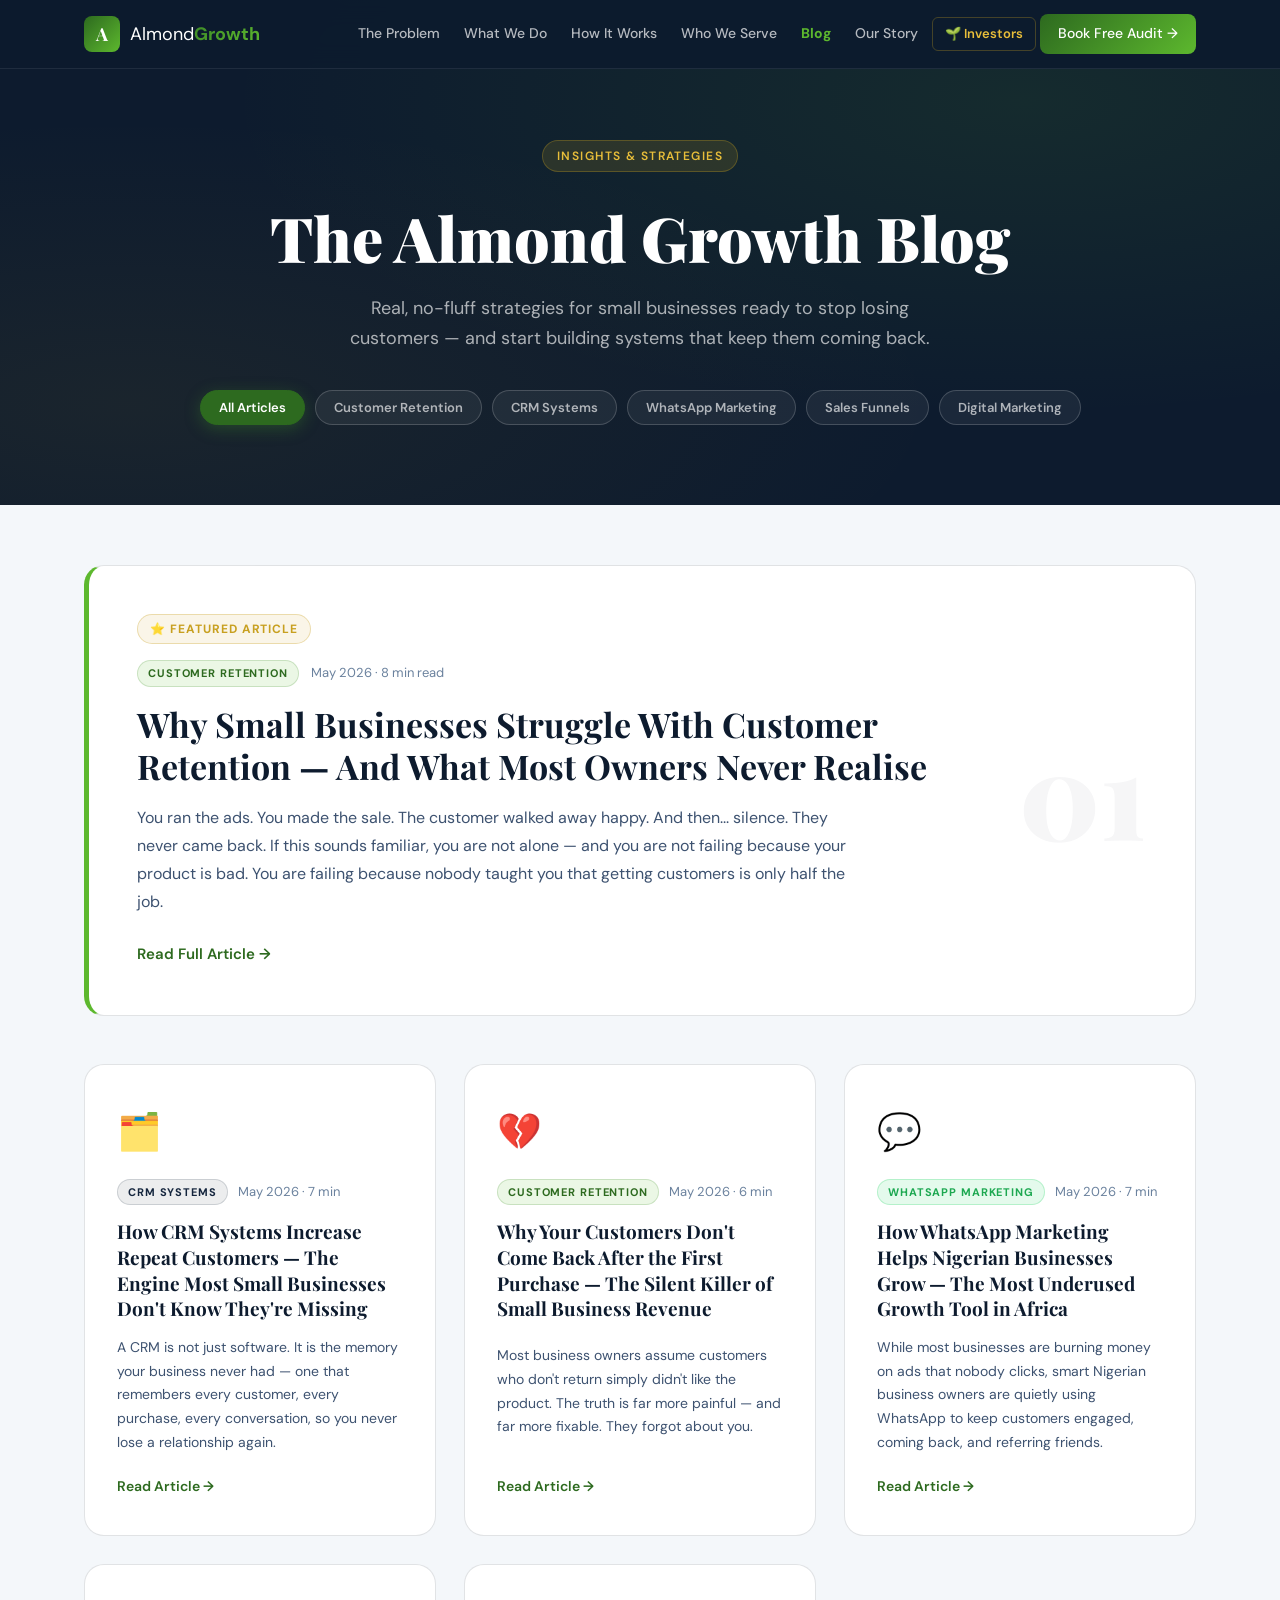
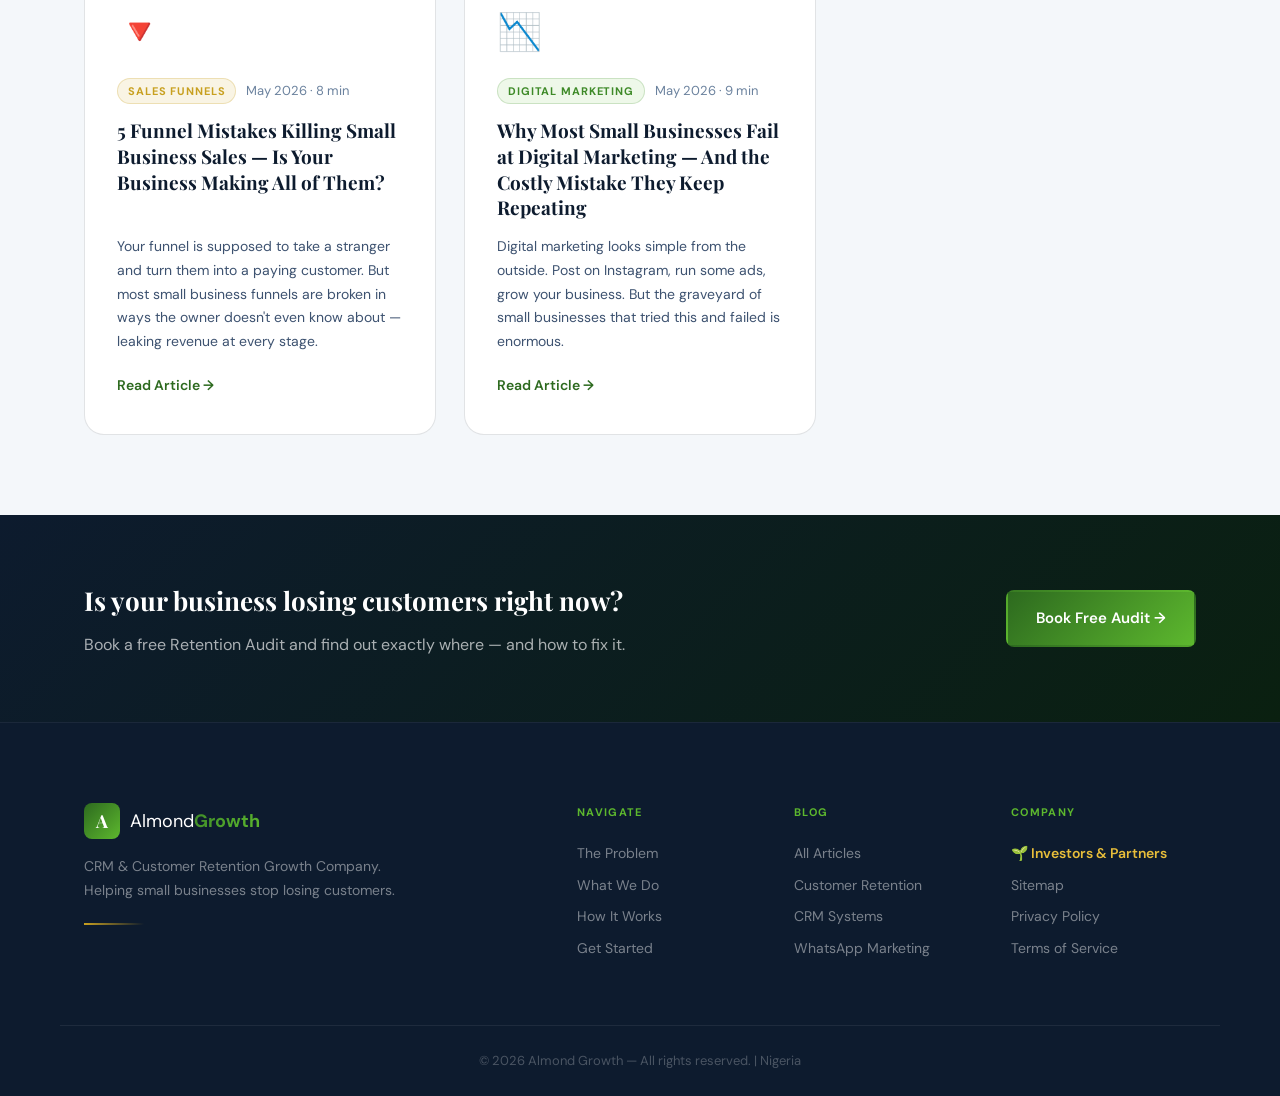
==== commit 24e5d16c: "Update blog.html" ====
--- a/blog.html
+++ b/blog.html
@@ -10,182 +10,8 @@
   <link rel="preconnect" href="https://fonts.googleapis.com" />
   <link rel="preconnect" href="https://fonts.gstatic.com" crossorigin />
   <link href="https://fonts.googleapis.com/css2?family=Playfair+Display:ital,wght@0,700;0,900;1,700&family=DM+Sans:wght@300;400;500;600&display=swap" rel="stylesheet" />
-<style>
-/* ===== RESET ===== */
-*,*::before,*::after{box-sizing:border-box;margin:0;padding:0}
-html{scroll-behavior:smooth}
-body{font-family:'DM Sans',system-ui,sans-serif;font-size:16px;line-height:1.7;color:#0D1B2E;background:#fff;overflow-x:hidden}
-img{max-width:100%;display:block}
-a{color:inherit;text-decoration:none}
-ul{list-style:none}
-
-/* ===== VARIABLES ===== */
-:root{
-  --navy:#0D1B2E;
-  --navy-mid:#14253D;
-  --navy-light:#1C3150;
-  --navy-pale:#EEF2F7;
-  --navy-muted:#F4F7FA;
-  --green:#2D6A1F;
-  --green-mid:#3E8A28;
-  --green-bright:#5DB82E;
-  --green-pale:#EBF5E4;
-  --gold:#C8A020;
-  --gold-light:#E8BE3A;
-  --white:#fff;
-  --text:#0D1B2E;
-  --text-muted:#3D5270;
-  --text-light:#6B829E;
-  --border:rgba(13,27,46,0.12);
-  --shadow:0 4px 32px rgba(13,27,46,0.10);
-  --shadow-lg:0 12px 60px rgba(13,27,46,0.18);
-  --radius:12px;
-  --radius-lg:20px;
-  --transition:0.25s cubic-bezier(0.4,0,0.2,1);
-}
-
-/* ===== UTILITIES ===== */
-.container{max-width:1160px;margin:0 auto;padding:0 24px}
-
-.btn{display:inline-flex;align-items:center;gap:8px;padding:14px 28px;border-radius:8px;font-family:'DM Sans',sans-serif;font-size:15px;font-weight:600;cursor:pointer;transition:var(--transition);border:2px solid transparent;white-space:nowrap}
-.btn--primary{background:linear-gradient(135deg,var(--green) 0%,var(--green-bright) 100%);color:#fff;border-color:transparent}
-.btn--primary:hover{opacity:0.9;transform:translateY(-2px);box-shadow:0 8px 28px rgba(61,138,40,0.35)}
-
-/* ===== NAVBAR ===== */
-.nav{position:fixed;top:0;left:0;right:0;z-index:100;background:rgba(13,27,46,0.97);backdrop-filter:blur(12px);border-bottom:1px solid rgba(255,255,255,0.08)}
-.nav__inner{display:flex;align-items:center;justify-content:space-between;height:68px}
-.nav__logo{display:flex;align-items:center;gap:10px;font-size:18px;font-weight:400;color:#fff}
-.logo-mark{width:36px;height:36px;background:linear-gradient(135deg,var(--green),var(--green-bright));color:#fff;border-radius:8px;display:flex;align-items:center;justify-content:center;font-weight:700;font-size:18px;font-family:'Playfair Display',serif;flex-shrink:0}
-.logo-text{color:#fff}
-.logo-text strong{font-weight:700;background:linear-gradient(135deg,var(--green-mid),var(--green-bright));-webkit-background-clip:text;-webkit-text-fill-color:transparent;background-clip:text}
-.nav__links{display:flex;align-items:center;gap:4px}
-.nav__links a{font-size:14px;font-weight:500;color:rgba(255,255,255,0.7);padding:6px 10px;border-radius:6px;transition:var(--transition)}
-.nav__links a:hover{color:#fff;background:rgba(255,255,255,0.08)}
-.nav__cta{background:linear-gradient(135deg,var(--green),var(--green-bright)) !important;color:#fff !important;padding:8px 18px !important;border-radius:8px !important}
-.nav__burger{display:none;flex-direction:column;gap:5px;background:none;border:none;cursor:pointer;padding:6px}
-.nav__burger span{display:block;width:24px;height:2px;background:#fff;border-radius:2px;transition:var(--transition)}
-.nav__mobile{display:none;flex-direction:column;padding:16px 24px 24px;border-top:1px solid rgba(255,255,255,0.08);background:var(--navy)}
-.nav__mobile a{padding:12px 0;font-size:16px;font-weight:500;color:rgba(255,255,255,0.7);border-bottom:1px solid rgba(255,255,255,0.07)}
-.nav__mobile a:last-child{border-bottom:none}
-.nav__mobile.open{display:flex}
-.nav__cta-mobile{margin-top:12px;padding:14px !important;text-align:center;background:linear-gradient(135deg,var(--green),var(--green-bright));color:#fff !important;border-radius:8px;font-weight:600 !important}
-
-/* ===== BLOG HERO ===== */
-.blog-hero{padding:140px 0 80px;background:var(--navy);position:relative;overflow:hidden;color:#fff}
-.blog-hero__bg{position:absolute;inset:0;background:radial-gradient(ellipse at 80% 20%,rgba(93,184,46,0.10) 0%,transparent 55%),radial-gradient(ellipse at 10% 80%,rgba(200,160,32,0.07) 0%,transparent 50%);pointer-events:none}
-.blog-hero__inner{position:relative;z-index:1;text-align:center}
-.blog-hero__title{font-family:'Playfair Display',serif;font-size:clamp(36px,5vw,62px);font-weight:900;color:#fff;line-height:1.1;margin:16px 0 20px}
-.blog-hero__sub{font-size:18px;color:rgba(255,255,255,0.65);max-width:580px;margin:0 auto 36px;line-height:1.7}
-.blog-hero__tags{display:flex;flex-wrap:wrap;justify-content:center;gap:10px}
-.section__label{display:inline-block;font-size:12px;font-weight:600;letter-spacing:.12em;text-transform:uppercase;padding:5px 14px;border-radius:40px;margin-bottom:16px}
-.section__label--light{color:var(--gold-light);background:rgba(200,160,32,0.15);border:1px solid rgba(200,160,32,0.3)}
-
-/* ===== FILTER TAGS ===== */
-.tag-btn{padding:8px 18px;border-radius:40px;font-family:'DM Sans',sans-serif;font-size:13px;font-weight:600;cursor:pointer;border:1px solid rgba(255,255,255,0.18);background:rgba(255,255,255,0.06);color:rgba(255,255,255,0.65);transition:var(--transition)}
-.tag-btn:hover,.tag-btn.active{background:var(--green);border-color:var(--green);color:#fff;box-shadow:0 4px 16px rgba(61,138,40,0.35)}
-
-/* ===== ARTICLE TAGS ===== */
-.art-tag{display:inline-block;font-size:11px;font-weight:700;letter-spacing:.08em;text-transform:uppercase;padding:3px 10px;border-radius:20px}
-.art-tag--retention{background:rgba(93,184,46,0.12);color:var(--green);border:1px solid rgba(61,138,40,0.2)}
-.art-tag--crm{background:rgba(13,27,46,0.08);color:var(--navy-mid);border:1px solid rgba(13,27,46,0.15)}
-.art-tag--whatsapp{background:rgba(37,211,102,0.12);color:#1da851;border:1px solid rgba(37,211,102,0.25)}
-.art-tag--funnel{background:rgba(200,160,32,0.12);color:var(--gold);border:1px solid rgba(200,160,32,0.25)}
-.art-tag--digital{background:rgba(93,184,46,0.1);color:var(--green-mid);border:1px solid rgba(61,138,40,0.2)}
-.art-date{font-size:13px;color:var(--text-light)}
-
-/* ===== FEATURED CARD ===== */
-.blog-featured{padding:60px 0 0;background:var(--navy-muted)}
-.featured-card{background:#fff;border:1px solid var(--border);border-left:5px solid var(--green-bright);border-radius:var(--radius-lg);padding:48px;cursor:pointer;position:relative;overflow:hidden;transition:var(--transition);display:flex;gap:32px;align-items:flex-start}
-.featured-card:hover{box-shadow:var(--shadow-lg);transform:translateY(-3px);border-left-color:var(--gold)}
-.featured-card__badge{display:inline-block;font-size:12px;font-weight:700;letter-spacing:.08em;text-transform:uppercase;color:var(--gold);background:rgba(200,160,32,0.1);border:1px solid rgba(200,160,32,0.3);padding:4px 12px;border-radius:20px;margin-bottom:16px}
-.featured-card__body{flex:1}
-.featured-card__meta{display:flex;align-items:center;gap:12px;margin-bottom:16px;flex-wrap:wrap}
-.featured-card h2{font-family:'Playfair Display',serif;font-size:clamp(22px,3vw,34px);font-weight:700;color:var(--navy);line-height:1.25;margin-bottom:16px}
-.featured-card p{font-size:16px;color:var(--text-muted);line-height:1.75;margin-bottom:24px;max-width:720px}
-.read-more-btn{display:inline-flex;align-items:center;gap:6px;font-size:15px;font-weight:600;color:var(--green);transition:var(--transition)}
-.featured-card:hover .read-more-btn{color:var(--green-bright)}
-.featured-card__number{font-family:'Playfair Display',serif;font-size:120px;font-weight:900;color:rgba(13,27,46,0.04);line-height:1;flex-shrink:0;align-self:center;user-select:none}
-
-/* ===== BLOG GRID ===== */
-.blog-grid-section{padding:48px 0 80px;background:var(--navy-muted)}
-.blog-grid{display:grid;grid-template-columns:repeat(auto-fill,minmax(320px,1fr));gap:28px}
-.blog-card{background:#fff;border:1px solid var(--border);border-radius:var(--radius-lg);padding:36px 32px;cursor:pointer;transition:var(--transition);position:relative;display:flex;flex-direction:column}
-.blog-card:hover{transform:translateY(-5px);box-shadow:var(--shadow-lg);border-color:rgba(61,138,40,0.3)}
-.blog-card::after{content:'';position:absolute;bottom:0;left:0;right:0;height:3px;background:linear-gradient(90deg,var(--green),var(--green-bright));border-radius:0 0 var(--radius-lg) var(--radius-lg);opacity:0;transition:var(--transition)}
-.blog-card:hover::after{opacity:1}
-.blog-card__icon{font-size:36px;margin-bottom:16px}
-.blog-card__meta{display:flex;align-items:center;gap:10px;margin-bottom:14px;flex-wrap:wrap}
-.blog-card h3{font-family:'Playfair Display',serif;font-size:19px;font-weight:700;color:var(--navy);line-height:1.35;margin-bottom:14px}
-.blog-card p{font-size:14px;color:var(--text-muted);line-height:1.7;margin-bottom:20px;flex:1}
-.read-more-link{font-size:14px;font-weight:600;color:var(--green);transition:var(--transition);align-self:flex-start}
-.blog-card:hover .read-more-link{color:var(--green-bright);text-decoration:underline}
-.blog-card.hidden{display:none}
-.blog-featured.hidden-section{display:none}
-
-/* ===== CTA STRIP ===== */
-.blog-cta-strip{background:linear-gradient(135deg,var(--navy) 0%,#0A2010 100%);padding:64px 0}
-.blog-cta-strip__inner{display:flex;align-items:center;justify-content:space-between;gap:32px;flex-wrap:wrap}
-.blog-cta-strip__inner h3{font-family:'Playfair Display',serif;font-size:26px;color:#fff;margin-bottom:8px}
-.blog-cta-strip__inner p{font-size:16px;color:rgba(255,255,255,0.65)}
-
-/* ===== ARTICLE OVERLAY ===== */
-.article-overlay{display:none;position:fixed;inset:0;z-index:200;background:rgba(13,27,46,0.88);backdrop-filter:blur(6px);overflow-y:auto;padding:32px 16px 60px}
-.article-overlay.open{display:flex;align-items:flex-start;justify-content:center}
-.article-modal{background:#fff;border-radius:var(--radius-lg);max-width:820px;width:100%;padding:52px 56px;position:relative;margin-top:20px;animation:modalSlide .35s cubic-bezier(.34,1.56,.64,1)}
-@keyframes modalSlide{from{opacity:0;transform:translateY(40px) scale(.97)}to{opacity:1;transform:translateY(0) scale(1)}}
-.article-close{position:sticky;top:0;float:right;display:flex;align-items:center;gap:6px;font-size:13px;font-weight:600;color:var(--text-light);background:var(--navy-pale);border:1px solid var(--border);border-radius:20px;padding:6px 14px;cursor:pointer;transition:var(--transition);font-family:'DM Sans',sans-serif;margin-bottom:32px;z-index:2}
-.article-close:hover{background:var(--navy);color:#fff;border-color:var(--navy)}
-.article-content{clear:both}
-.article-meta{display:flex;align-items:center;gap:12px;margin-bottom:20px;flex-wrap:wrap}
-.article-content h1{font-family:'Playfair Display',serif;font-size:clamp(26px,3.5vw,40px);font-weight:700;color:var(--navy);line-height:1.2;margin-bottom:24px}
-.article-intro{font-size:18px !important;color:var(--text-muted) !important;border-left:4px solid var(--green-bright);padding-left:20px !important;margin-bottom:36px !important;line-height:1.75 !important;font-style:italic}
-.article-content h2{font-family:'Playfair Display',serif;font-size:24px;font-weight:700;color:var(--navy);margin:40px 0 14px;padding-bottom:10px;border-bottom:2px solid var(--green-pale)}
-.article-content h3{font-family:'Playfair Display',serif;font-size:19px;font-weight:700;color:var(--navy-mid);margin:28px 0 10px}
-.article-content p{font-size:16px;color:var(--text-muted);line-height:1.85;margin-bottom:18px}
-.article-callout{background:var(--navy-pale);border-left:4px solid var(--navy-light);border-radius:0 var(--radius) var(--radius) 0;padding:20px 24px;margin:28px 0;font-size:15px;color:var(--text-muted);line-height:1.7}
-.article-callout--green{background:var(--green-pale);border-left-color:var(--green-bright)}
-.article-list{padding:0;margin:8px 0 20px}
-.article-list li{font-size:15px;color:var(--text-muted);padding:8px 0 8px 24px;border-bottom:1px solid var(--border);position:relative;line-height:1.6}
-.article-list li:last-child{border-bottom:none}
-.article-list li::before{content:'→';position:absolute;left:0;color:var(--green-bright);font-weight:700}
-.article-cta{background:linear-gradient(135deg,var(--navy) 0%,#0A2010 100%);border-radius:var(--radius-lg);padding:36px;margin-top:48px;text-align:center;color:#fff}
-.article-cta h3{font-family:'Playfair Display',serif;font-size:22px;font-weight:700;color:#fff !important;margin:0 0 10px !important;padding:0 !important;border:none !important}
-.article-cta p{color:rgba(255,255,255,0.7) !important;margin-bottom:24px !important}
-
-/* ===== FOOTER ===== */
-.footer{background:var(--navy);padding:80px 0 0;border-top:1px solid rgba(255,255,255,0.06)}
-.footer__inner{display:grid;grid-template-columns:1.4fr 2fr;gap:60px;padding-bottom:60px;border-bottom:1px solid rgba(255,255,255,0.07)}
-.footer__brand p{font-size:14px;color:rgba(255,255,255,0.45);line-height:1.7;margin-top:12px}
-.footer__links{display:grid;grid-template-columns:repeat(3,1fr);gap:32px}
-.footer__col h4{font-size:11px;font-weight:700;letter-spacing:.12em;text-transform:uppercase;color:var(--green-bright);margin-bottom:16px}
-.footer__col a{display:block;font-size:14px;color:rgba(255,255,255,0.45);padding:4px 0;transition:var(--transition)}
-.footer__col a:hover{color:#fff}
-.footer__bottom{text-align:center;padding:24px}
-.footer__bottom p{font-size:13px;color:rgba(255,255,255,0.25)}
-
-/* ===== REVEAL ANIMATION ===== */
-.reveal{opacity:0;transform:translateY(32px);transition:opacity .6s ease,transform .6s ease}
-.reveal.visible{opacity:1;transform:translateY(0)}
-.fade-in{opacity:0;transform:translateY(24px);animation:fadeUp .7s ease forwards}
-.delay-1{animation-delay:.1s}
-.delay-2{animation-delay:.25s}
-@keyframes fadeUp{to{opacity:1;transform:translateY(0)}}
-
-/* ===== RESPONSIVE ===== */
-@media(max-width:900px){
-  .nav__links{display:none}
-  .nav__burger{display:flex}
-  .footer__inner{grid-template-columns:1fr;gap:40px}
-}
-@media(max-width:768px){
-  .article-modal{padding:32px 20px}
-  .featured-card{flex-direction:column;padding:32px 24px}
-  .featured-card__number{display:none}
-  .blog-cta-strip__inner{flex-direction:column;text-align:center}
-  .blog-grid{grid-template-columns:1fr}
-  .footer__links{grid-template-columns:1fr}
-}
-</style>
+  <link rel="stylesheet" href="style.css" />
+  <link rel="stylesheet" href="blog.css" />
 </head>
 <body>
 
@@ -203,6 +29,7 @@
       <a href="index.html#industries">Who We Serve</a>
       <a href="blog.html" style="color:#5DB82E;font-weight:700;">Blog</a>
       <a href="index.html#story">Our Story</a>
+      <a href="investors.html" style="color:#E8BE3A;font-weight:600;border:1px solid rgba(200,160,32,0.3);padding:5px 12px;border-radius:6px;font-size:13px;">🌱 Investors</a>
       <a href="index.html#signup" class="nav__cta">Book Free Audit →</a>
     </nav>
     <button class="nav__burger" id="burger" aria-label="Toggle menu">
@@ -216,6 +43,7 @@
     <a href="index.html#industries">Who We Serve</a>
     <a href="blog.html" style="color:#5DB82E;font-weight:700;">Blog</a>
     <a href="index.html#story">Our Story</a>
+    <a href="investors.html" style="color:#E8BE3A;font-weight:600;">🌱 Investors & Partners</a>
     <a href="index.html#signup" class="nav__cta-mobile">Book Free Audit →</a>
   </div>
 </header>
@@ -602,7 +430,8 @@
         <a href="#" onclick="showArticle('article4');return false;">WhatsApp Marketing</a>
       </div>
       <div class="footer__col">
-        <h4>Legal</h4>
+        <h4>Company</h4>
+        <a href="investors.html" style="color:#E8BE3A;font-weight:600;">🌱 Investors & Partners</a>
         <a href="sitemap.html">Sitemap</a>
         <a href="privacy.html">Privacy Policy</a>
         <a href="terms.html">Terms of Service</a>
@@ -614,73 +443,6 @@
   </div>
 </footer>
 
-<script>
-// ===== NAVBAR =====
-const nav = document.getElementById('nav');
-window.addEventListener('scroll', () => nav.classList.toggle('nav--scrolled', window.scrollY > 40));
-document.getElementById('burger').addEventListener('click', () => {
-  document.getElementById('mobileMenu').classList.toggle('open');
-});
-
-// ===== ARTICLE MODALS =====
-function showArticle(id) {
-  const el = document.getElementById(id);
-  if (!el) return;
-  el.style.display = 'flex';
-  el.classList.add('open');
-  document.body.style.overflow = 'hidden';
-  el.scrollTop = 0;
-}
-
-function closeArticle(id) {
-  const el = document.getElementById(id);
-  if (!el) return;
-  el.classList.remove('open');
-  el.style.display = 'none';
-  document.body.style.overflow = '';
-}
-
-// Close on backdrop click
-document.querySelectorAll('.article-overlay').forEach(o => {
-  o.addEventListener('click', e => {
-    if (e.target === o) closeArticle(o.id);
-  });
-});
-
-// Close on Escape
-document.addEventListener('keydown', e => {
-  if (e.key === 'Escape') {
-    document.querySelectorAll('.article-overlay').forEach(o => closeArticle(o.id));
-  }
-});
-
-// ===== CATEGORY FILTER =====
-document.querySelectorAll('.tag-btn').forEach(btn => {
-  btn.addEventListener('click', () => {
-    document.querySelectorAll('.tag-btn').forEach(b => b.classList.remove('active'));
-    btn.classList.add('active');
-    const filter = btn.dataset.filter;
-
-    // Filter cards
-    document.querySelectorAll('.blog-card').forEach(card => {
-      card.classList.toggle('hidden', filter !== 'all' && card.dataset.category !== filter);
-    });
-
-    // Featured section
-    const featured = document.querySelector('.featured-card');
-    const featuredSection = document.getElementById('featuredSection');
-    if (featured && featuredSection) {
-      const show = filter === 'all' || featured.dataset.category === filter;
-      featuredSection.style.display = show ? '' : 'none';
-    }
-  });
-});
-
-// ===== REVEAL ANIMATION =====
-const observer = new IntersectionObserver(entries => {
-  entries.forEach(e => { if (e.isIntersecting) { e.target.classList.add('visible'); observer.unobserve(e.target); }});
-}, { threshold: 0.1 });
-document.querySelectorAll('.reveal').forEach(el => observer.observe(el));
-</script>
+<script src="blog.js"></script>
 </body>
 </html>
--- a/style.css
+++ b/style.css
@@ -0,0 +1,1042 @@
+/* =============================================
+   ALMOND GROWTH — style.css
+   Brand: Navy Blue + Forest Green + Gold (from logo)
+   ============================================= */
+
+/* ---------- RESET & BASE ---------- */
+*, *::before, *::after { box-sizing: border-box; margin: 0; padding: 0; }
+
+:root {
+  /* === BRAND COLOURS (from logo) === */
+  --navy:          #0D1B2E;      /* deep navy bg from logo */
+  --navy-mid:      #14253D;      /* slightly lighter navy */
+  --navy-light:    #1C3150;      /* card/section navy */
+  --navy-pale:     #EEF2F7;      /* very light navy tint for light sections */
+  --navy-muted:    #F4F7FA;      /* near-white with navy tint */
+
+  --green:         #2D6A1F;      /* dark forest green (logo icon base) */
+  --green-mid:     #3E8A28;      /* mid green */
+  --green-bright:  #5DB82E;      /* bright lime green (logo icon top/arrow) */
+  --green-pale:    #EBF5E4;      /* light green tint for badges */
+
+  --gold:          #C8A020;      /* gold/yellow accent lines under tagline */
+  --gold-light:    #E8BE3A;      /* lighter gold for hover */
+  --gold-pale:     #FBF5E0;      /* pale gold for light bg tints */
+
+  --white:         #FFFFFF;
+  --text:          #0D1B2E;      /* navy as default text */
+  --text-muted:    #3D5270;      /* muted navy-grey */
+  --text-light:    #6B829E;      /* lighter muted */
+  --border:        rgba(13,27,46,0.12);
+  --border-light:  rgba(255,255,255,0.12);
+
+  --shadow:        0 4px 32px rgba(13,27,46,0.10);
+  --shadow-lg:     0 12px 60px rgba(13,27,46,0.18);
+  --radius:        12px;
+  --radius-lg:     20px;
+  --font-display:  'Playfair Display', Georgia, serif;
+  --font-body:     'DM Sans', system-ui, sans-serif;
+  --transition:    0.25s cubic-bezier(0.4,0,0.2,1);
+}
+
+html { scroll-behavior: smooth; }
+
+body {
+  font-family: var(--font-body);
+  font-size: 16px;
+  line-height: 1.7;
+  color: var(--text);
+  background: var(--white);
+  overflow-x: hidden;
+}
+
+img { max-width: 100%; display: block; }
+a { color: inherit; text-decoration: none; }
+ul { list-style: none; }
+
+/* ---------- UTILITY ---------- */
+.container {
+  max-width: 1160px;
+  margin: 0 auto;
+  padding: 0 24px;
+}
+
+.btn {
+  display: inline-flex;
+  align-items: center;
+  gap: 8px;
+  padding: 14px 28px;
+  border-radius: 8px;
+  font-family: var(--font-body);
+  font-size: 15px;
+  font-weight: 600;
+  cursor: pointer;
+  transition: var(--transition);
+  border: 2px solid transparent;
+  white-space: nowrap;
+}
+
+.btn--primary {
+  background: linear-gradient(135deg, var(--green) 0%, var(--green-bright) 100%);
+  color: var(--white);
+  border-color: transparent;
+}
+.btn--primary:hover {
+  background: linear-gradient(135deg, var(--green-mid) 0%, var(--green-bright) 100%);
+  transform: translateY(-2px);
+  box-shadow: 0 8px 28px rgba(61,138,40,0.35);
+}
+
+.btn--ghost {
+  background: transparent;
+  color: var(--navy);
+  border-color: rgba(13,27,46,0.25);
+}
+.btn--ghost:hover {
+  border-color: var(--green);
+  color: var(--green);
+  background: var(--green-pale);
+}
+
+.btn--full { width: 100%; justify-content: center; }
+
+/* ---------- SECTION ---------- */
+.section { padding: 100px 0; }
+.section--alt { background: var(--navy-muted); }
+
+/* Dark section: full navy like logo bg */
+.section--dark {
+  background: var(--navy);
+  color: var(--white);
+}
+
+/* CTA section: navy-to-dark-green gradient */
+.section--cta {
+  background: linear-gradient(135deg, var(--navy) 0%, #0A2010 100%);
+  color: var(--white);
+}
+
+.section__header { text-align: center; margin-bottom: 64px; }
+.section__header--light h2 { color: var(--white); }
+
+.section__label {
+  display: inline-block;
+  font-size: 12px;
+  font-weight: 600;
+  letter-spacing: 0.12em;
+  text-transform: uppercase;
+  color: var(--green-mid);
+  background: var(--green-pale);
+  padding: 5px 14px;
+  border-radius: 40px;
+  margin-bottom: 16px;
+  border: 1px solid rgba(61,138,40,0.2);
+}
+
+.section__label--light {
+  color: var(--gold-light);
+  background: rgba(200,160,32,0.15);
+  border-color: rgba(200,160,32,0.3);
+}
+
+.section__header h2 {
+  font-family: var(--font-display);
+  font-size: clamp(28px, 4vw, 44px);
+  line-height: 1.2;
+  color: var(--navy);
+  margin-bottom: 20px;
+}
+
+.section__sub {
+  max-width: 640px;
+  margin: 0 auto;
+  color: var(--text-muted);
+  font-size: 17px;
+}
+
+/* ---------- GRIDS ---------- */
+.grid { display: grid; gap: 24px; }
+.grid--3 { grid-template-columns: repeat(auto-fit, minmax(300px, 1fr)); }
+.grid--4 { grid-template-columns: repeat(auto-fit, minmax(240px, 1fr)); }
+
+/* ---------- NAVBAR ---------- */
+.nav {
+  position: fixed;
+  top: 0; left: 0; right: 0;
+  z-index: 100;
+  background: rgba(13,27,46,0.97);
+  backdrop-filter: blur(12px);
+  border-bottom: 1px solid rgba(255,255,255,0.08);
+  transition: var(--transition);
+}
+
+.nav--scrolled {
+  box-shadow: 0 2px 24px rgba(13,27,46,0.4);
+}
+
+.nav__inner {
+  display: flex;
+  align-items: center;
+  justify-content: space-between;
+  height: 68px;
+}
+
+.nav__logo {
+  display: flex;
+  align-items: center;
+  gap: 10px;
+  font-family: var(--font-body);
+  font-size: 18px;
+  font-weight: 400;
+  color: var(--white);
+}
+
+.logo-mark {
+  width: 36px;
+  height: 36px;
+  background: linear-gradient(135deg, var(--green) 0%, var(--green-bright) 100%);
+  color: #fff;
+  border-radius: 8px;
+  display: flex;
+  align-items: center;
+  justify-content: center;
+  font-weight: 700;
+  font-size: 18px;
+  font-family: var(--font-display);
+  flex-shrink: 0;
+}
+
+.logo-text { color: var(--white); }
+.logo-text strong {
+  font-weight: 700;
+  background: linear-gradient(135deg, var(--green-mid), var(--green-bright));
+  -webkit-background-clip: text;
+  -webkit-text-fill-color: transparent;
+  background-clip: text;
+}
+
+.nav__links {
+  display: flex;
+  align-items: center;
+  gap: 4px;
+}
+
+.nav__links a {
+  font-size: 14px;
+  font-weight: 500;
+  color: rgba(255,255,255,0.7);
+  padding: 6px 10px;
+  border-radius: 6px;
+  transition: var(--transition);
+}
+
+.nav__links a:hover {
+  color: var(--white);
+  background: rgba(255,255,255,0.08);
+}
+
+.nav__cta {
+  background: linear-gradient(135deg, var(--green), var(--green-bright)) !important;
+  color: var(--white) !important;
+  padding: 8px 18px !important;
+  border-radius: 8px !important;
+}
+.nav__cta:hover {
+  opacity: 0.9;
+  transform: translateY(-1px);
+  box-shadow: 0 4px 16px rgba(61,138,40,0.4) !important;
+}
+
+.nav__burger {
+  display: none;
+  flex-direction: column;
+  gap: 5px;
+  background: none;
+  border: none;
+  cursor: pointer;
+  padding: 6px;
+}
+.nav__burger span {
+  display: block;
+  width: 24px;
+  height: 2px;
+  background: var(--white);
+  border-radius: 2px;
+  transition: var(--transition);
+}
+
+.nav__mobile {
+  display: none;
+  flex-direction: column;
+  padding: 16px 24px 24px;
+  border-top: 1px solid rgba(255,255,255,0.08);
+  background: var(--navy);
+}
+.nav__mobile a {
+  padding: 12px 0;
+  font-size: 16px;
+  font-weight: 500;
+  color: rgba(255,255,255,0.7);
+  border-bottom: 1px solid rgba(255,255,255,0.07);
+}
+.nav__mobile a:hover { color: var(--white); }
+.nav__mobile a:last-child { border-bottom: none; }
+.nav__mobile.open { display: flex; }
+.nav__cta-mobile {
+  margin-top: 12px;
+  padding: 14px !important;
+  text-align: center;
+  background: linear-gradient(135deg, var(--green), var(--green-bright));
+  color: #fff !important;
+  border-radius: 8px;
+  font-weight: 600 !important;
+}
+
+/* ---------- HERO ---------- */
+.hero {
+  padding: 160px 0 100px;
+  position: relative;
+  overflow: hidden;
+  background: var(--navy);
+  color: var(--white);
+}
+
+/* Green glow top-right like logo */
+.hero__bg-shape {
+  position: absolute;
+  top: -150px; right: -150px;
+  width: 600px; height: 600px;
+  background: radial-gradient(circle, rgba(93,184,46,0.12) 0%, transparent 70%);
+  border-radius: 50%;
+  pointer-events: none;
+}
+
+/* Extra gold shimmer bottom-left */
+.hero::before {
+  content: '';
+  position: absolute;
+  bottom: -100px; left: -100px;
+  width: 400px; height: 400px;
+  background: radial-gradient(circle, rgba(200,160,32,0.07) 0%, transparent 70%);
+  border-radius: 50%;
+  pointer-events: none;
+}
+
+.hero__inner { position: relative; z-index: 1; }
+
+.hero__label {
+  display: inline-block;
+  font-size: 12px;
+  font-weight: 600;
+  letter-spacing: 0.12em;
+  text-transform: uppercase;
+  color: var(--gold-light);
+  background: rgba(200,160,32,0.15);
+  border: 1px solid rgba(200,160,32,0.3);
+  padding: 5px 14px;
+  border-radius: 40px;
+  margin-bottom: 24px;
+}
+
+.hero__headline {
+  font-family: var(--font-display);
+  font-size: clamp(36px, 5.5vw, 68px);
+  line-height: 1.1;
+  color: var(--white);
+  margin-bottom: 24px;
+  max-width: 820px;
+}
+
+.hero__headline em {
+  font-style: italic;
+  background: linear-gradient(135deg, var(--green-mid), var(--green-bright));
+  -webkit-background-clip: text;
+  -webkit-text-fill-color: transparent;
+  background-clip: text;
+}
+
+.hero__sub {
+  font-size: 18px;
+  color: rgba(255,255,255,0.7);
+  max-width: 620px;
+  margin-bottom: 40px;
+  line-height: 1.7;
+}
+
+.hero__actions {
+  display: flex;
+  gap: 16px;
+  flex-wrap: wrap;
+  margin-bottom: 60px;
+}
+
+/* Ghost button inverted for dark hero */
+.hero .btn--ghost {
+  color: rgba(255,255,255,0.8);
+  border-color: rgba(255,255,255,0.25);
+  background: transparent;
+}
+.hero .btn--ghost:hover {
+  color: var(--white);
+  border-color: var(--green-bright);
+  background: rgba(93,184,46,0.1);
+}
+
+.hero__stats {
+  display: grid;
+  grid-template-columns: repeat(3, 1fr);
+  gap: 20px;
+  max-width: 640px;
+}
+
+.stat-card {
+  background: rgba(255,255,255,0.05);
+  border: 1px solid rgba(255,255,255,0.12);
+  border-radius: var(--radius);
+  padding: 20px 24px;
+  backdrop-filter: blur(4px);
+  transition: var(--transition);
+}
+
+.stat-card:hover {
+  background: rgba(93,184,46,0.1);
+  border-color: rgba(93,184,46,0.3);
+}
+
+.stat-card__num {
+  font-family: var(--font-display);
+  font-size: 42px;
+  font-weight: 700;
+  background: linear-gradient(135deg, var(--green-mid), var(--green-bright));
+  -webkit-background-clip: text;
+  -webkit-text-fill-color: transparent;
+  background-clip: text;
+  line-height: 1;
+}
+
+.stat-card__unit {
+  font-family: var(--font-display);
+  font-size: 24px;
+  font-weight: 700;
+  background: linear-gradient(135deg, var(--green-mid), var(--green-bright));
+  -webkit-background-clip: text;
+  -webkit-text-fill-color: transparent;
+  background-clip: text;
+}
+
+.stat-card p {
+  font-size: 13px;
+  color: rgba(255,255,255,0.55);
+  margin-top: 6px;
+  line-height: 1.4;
+}
+
+.hero__scroll-hint {
+  text-align: center;
+  font-size: 13px;
+  color: rgba(255,255,255,0.35);
+  margin-top: 40px;
+  animation: bounce 2s infinite;
+}
+
+@keyframes bounce {
+  0%, 100% { transform: translateY(0); }
+  50% { transform: translateY(6px); }
+}
+
+/* ---------- PROBLEM CARDS ---------- */
+.problem-card {
+  background: var(--white);
+  border: 1px solid var(--border);
+  border-radius: var(--radius-lg);
+  padding: 32px;
+  transition: var(--transition);
+}
+
+.problem-card:hover {
+  transform: translateY(-4px);
+  box-shadow: var(--shadow-lg);
+  border-color: rgba(61,138,40,0.3);
+  border-top: 3px solid var(--green-bright);
+}
+
+.problem-card__icon { font-size: 36px; margin-bottom: 16px; }
+
+.problem-card h3 {
+  font-family: var(--font-display);
+  font-size: 18px;
+  font-weight: 700;
+  color: var(--navy);
+  margin-bottom: 12px;
+  line-height: 1.3;
+}
+
+.problem-card p { font-size: 15px; color: var(--text-muted); }
+
+.callout {
+  background: var(--navy-pale);
+  border-left: 4px solid var(--green-bright);
+  border-radius: 0 var(--radius) var(--radius) 0;
+  padding: 24px 32px;
+  margin-top: 48px;
+  font-size: 16px;
+  color: var(--text-muted);
+  max-width: 800px;
+  margin-left: auto;
+  margin-right: auto;
+  box-shadow: var(--shadow);
+}
+
+.callout__highlight {
+  font-weight: 700;
+  color: var(--green);
+  font-size: 20px;
+}
+
+/* ---------- SERVICE CARDS ---------- */
+.service-card {
+  background: var(--white);
+  border: 1px solid var(--border);
+  border-radius: var(--radius-lg);
+  padding: 36px 32px;
+  position: relative;
+  transition: var(--transition);
+}
+
+.service-card:hover {
+  transform: translateY(-4px);
+  box-shadow: var(--shadow-lg);
+  border-color: rgba(61,138,40,0.25);
+}
+
+.service-card__num {
+  font-size: 11px;
+  font-weight: 700;
+  letter-spacing: 0.1em;
+  color: var(--green-mid);
+  background: var(--green-pale);
+  border: 1px solid rgba(61,138,40,0.2);
+  display: inline-block;
+  padding: 3px 10px;
+  border-radius: 20px;
+  margin-bottom: 16px;
+}
+
+.service-card__icon { font-size: 32px; margin-bottom: 12px; }
+
+.service-card h3 {
+  font-family: var(--font-display);
+  font-size: 19px;
+  font-weight: 700;
+  color: var(--navy);
+  margin-bottom: 12px;
+  line-height: 1.3;
+}
+
+.service-card p { color: var(--text-muted); font-size: 15px; margin-bottom: 16px; }
+
+.service-card ul { padding: 0; }
+.service-card ul li {
+  font-size: 14px;
+  color: var(--text-light);
+  padding: 4px 0 4px 20px;
+  position: relative;
+}
+.service-card ul li::before {
+  content: '✓';
+  position: absolute;
+  left: 0;
+  color: var(--green-bright);
+  font-weight: 700;
+}
+
+/* ---------- PROCESS ---------- */
+.process-steps {
+  display: flex;
+  flex-direction: column;
+  gap: 0;
+  max-width: 800px;
+  margin: 0 auto;
+}
+
+.process-step {
+  display: flex;
+  gap: 32px;
+  padding: 40px 0;
+  border-bottom: 1px solid var(--border);
+  position: relative;
+}
+
+.process-step:last-child { border-bottom: none; }
+
+.process-step__num {
+  font-family: var(--font-display);
+  font-size: 48px;
+  font-weight: 900;
+  color: rgba(61,138,40,0.15);
+  line-height: 1;
+  min-width: 60px;
+  flex-shrink: 0;
+  padding-top: 4px;
+}
+
+.process-step__content h3 {
+  font-family: var(--font-display);
+  font-size: 22px;
+  font-weight: 700;
+  color: var(--navy);
+  margin-bottom: 10px;
+}
+
+.process-step__content p { color: var(--text-muted); font-size: 15px; margin-bottom: 14px; }
+
+.process-step__deliverable {
+  display: inline-block;
+  background: var(--green-pale);
+  border: 1px solid rgba(61,138,40,0.25);
+  color: var(--green);
+  font-size: 14px;
+  font-weight: 600;
+  padding: 8px 16px;
+  border-radius: 8px;
+}
+
+/* ---------- INDUSTRIES ---------- */
+.industry-card {
+  background: var(--white);
+  border: 1px solid var(--border);
+  border-radius: var(--radius-lg);
+  padding: 32px;
+  text-align: center;
+  transition: var(--transition);
+}
+
+.industry-card:hover {
+  transform: translateY(-4px);
+  box-shadow: var(--shadow-lg);
+  border-color: var(--green-bright);
+  border-top: 3px solid var(--green-bright);
+}
+
+.industry-card__icon { font-size: 40px; margin-bottom: 16px; }
+
+.industry-card h3 {
+  font-family: var(--font-display);
+  font-size: 18px;
+  font-weight: 700;
+  color: var(--navy);
+  margin-bottom: 12px;
+}
+
+.industry-card p { font-size: 14px; color: var(--text-muted); }
+
+.industry-cta {
+  text-align: center;
+  margin-top: 52px;
+  padding: 40px;
+  background: var(--navy-pale);
+  border-radius: var(--radius-lg);
+  border: 1px solid var(--border);
+}
+
+.industry-cta p {
+  font-size: 18px;
+  color: var(--text-muted);
+  margin-bottom: 20px;
+}
+
+/* ---------- TESTIMONIALS ---------- */
+.testimonials-grid {
+  display: grid;
+  grid-template-columns: repeat(auto-fit, minmax(300px, 1fr));
+  gap: 24px;
+}
+
+.testimonial-card {
+  background: rgba(255,255,255,0.04);
+  border: 1px solid rgba(255,255,255,0.1);
+  border-radius: var(--radius-lg);
+  padding: 36px;
+  transition: var(--transition);
+}
+
+.testimonial-card:hover {
+  background: rgba(255,255,255,0.08);
+  border-color: rgba(93,184,46,0.3);
+}
+
+/* Featured: gold-tinted like the logo gold accents */
+.testimonial-card--featured {
+  background: rgba(200,160,32,0.08);
+  border: 1px solid rgba(200,160,32,0.35);
+  grid-column: 1 / -1;
+}
+
+.testimonial-card__stars {
+  color: var(--gold-light);
+  font-size: 18px;
+  margin-bottom: 16px;
+  letter-spacing: 2px;
+}
+
+.testimonial-card blockquote {
+  font-size: 15px;
+  color: rgba(255,255,255,0.82);
+  font-style: italic;
+  line-height: 1.75;
+  margin-bottom: 24px;
+  border: none;
+  padding: 0;
+}
+
+.testimonial-card__author {
+  display: flex;
+  align-items: center;
+  gap: 14px;
+  margin-bottom: 16px;
+}
+
+.testimonial-card__avatar {
+  width: 44px;
+  height: 44px;
+  background: linear-gradient(135deg, var(--green), var(--green-bright));
+  color: var(--white);
+  border-radius: 50%;
+  display: flex;
+  align-items: center;
+  justify-content: center;
+  font-size: 13px;
+  font-weight: 700;
+  flex-shrink: 0;
+}
+
+/* Featured testimonial: gold avatar */
+.testimonial-card--featured .testimonial-card__avatar {
+  background: linear-gradient(135deg, var(--gold), var(--gold-light));
+}
+
+.testimonial-card__author strong {
+  display: block;
+  font-size: 15px;
+  color: var(--white);
+}
+
+.testimonial-card__author span {
+  font-size: 13px;
+  color: rgba(255,255,255,0.5);
+}
+
+.testimonial-card__result {
+  display: inline-block;
+  background: rgba(93,184,46,0.15);
+  border: 1px solid rgba(93,184,46,0.35);
+  color: var(--green-bright);
+  font-size: 13px;
+  font-weight: 600;
+  padding: 6px 14px;
+  border-radius: 20px;
+}
+
+.testimonial-card--featured .testimonial-card__result {
+  background: rgba(200,160,32,0.15);
+  border-color: rgba(200,160,32,0.4);
+  color: var(--gold-light);
+}
+
+/* ---------- STORY ---------- */
+.story-layout {
+  display: grid;
+  grid-template-columns: 1fr 1fr;
+  gap: 60px;
+  align-items: start;
+}
+
+.story-text p {
+  color: var(--text-muted);
+  font-size: 16px;
+  margin-bottom: 20px;
+}
+
+.story-quote {
+  font-family: var(--font-display);
+  font-size: 20px;
+  font-style: italic;
+  color: var(--green);
+  border-left: 4px solid var(--green-bright);
+  padding: 16px 24px;
+  background: var(--green-pale);
+  border-radius: 0 var(--radius) var(--radius) 0;
+  margin-top: 24px;
+  line-height: 1.5;
+}
+
+.story-team { display: flex; flex-direction: column; gap: 24px; }
+
+.team-card {
+  display: flex;
+  gap: 20px;
+  background: var(--navy-pale);
+  border: 1px solid var(--border);
+  border-radius: var(--radius-lg);
+  padding: 24px;
+  align-items: flex-start;
+  transition: var(--transition);
+}
+
+.team-card:hover {
+  box-shadow: var(--shadow);
+  transform: translateY(-2px);
+  border-color: rgba(61,138,40,0.25);
+}
+
+.team-card__img-wrap {
+  width: 80px;
+  height: 80px;
+  border-radius: 50%;
+  overflow: hidden;
+  flex-shrink: 0;
+  background: var(--navy-pale);
+  border: 3px solid rgba(61,138,40,0.25);
+}
+
+.team-card__img-wrap img {
+  width: 100%;
+  height: 100%;
+  object-fit: cover;
+}
+
+.team-card__info strong {
+  display: block;
+  font-size: 16px;
+  font-weight: 700;
+  color: var(--navy);
+  margin-bottom: 2px;
+}
+
+.team-card__info span {
+  display: block;
+  font-size: 12px;
+  color: var(--green-mid);
+  font-weight: 600;
+  margin-bottom: 8px;
+  text-transform: uppercase;
+  letter-spacing: 0.07em;
+}
+
+.team-card__info p { font-size: 14px; color: var(--text-muted); }
+
+/* ---------- CTA / SIGNUP ---------- */
+.cta-block {
+  max-width: 700px;
+  margin: 0 auto;
+  text-align: center;
+}
+
+.cta-block h2 {
+  font-family: var(--font-display);
+  font-size: clamp(28px, 4vw, 44px);
+  color: var(--white);
+  margin-bottom: 16px;
+}
+
+.cta-block > p {
+  font-size: 18px;
+  color: rgba(255,255,255,0.72);
+  margin-bottom: 28px;
+}
+
+.cta-checklist {
+  display: flex;
+  flex-wrap: wrap;
+  justify-content: center;
+  gap: 8px 24px;
+  margin-bottom: 40px;
+}
+
+.cta-checklist li {
+  font-size: 15px;
+  color: rgba(255,255,255,0.85);
+  font-weight: 500;
+}
+
+.cta-form {
+  background: rgba(255,255,255,0.05);
+  border: 1px solid rgba(255,255,255,0.1);
+  border-radius: var(--radius-lg);
+  padding: 36px;
+  text-align: left;
+}
+
+.cta-form__row {
+  display: grid;
+  grid-template-columns: 1fr 1fr;
+  gap: 12px;
+  margin-bottom: 12px;
+}
+
+.cta-form input,
+.cta-form select {
+  width: 100%;
+  padding: 14px 16px;
+  border: 1px solid rgba(255,255,255,0.15);
+  border-radius: 8px;
+  background: rgba(255,255,255,0.07);
+  color: var(--white);
+  font-family: var(--font-body);
+  font-size: 15px;
+  outline: none;
+  transition: var(--transition);
+  margin-bottom: 12px;
+}
+
+.cta-form select {
+  cursor: pointer;
+  appearance: none;
+  background-image: url("data:image/svg+xml,%3Csvg xmlns='http://www.w3.org/2000/svg' width='12' height='8' viewBox='0 0 12 8'%3E%3Cpath d='M1 1l5 5 5-5' stroke='%235DB82E' stroke-width='1.5' fill='none'/%3E%3C/svg%3E");
+  background-repeat: no-repeat;
+  background-position: right 16px center;
+  background-color: rgba(255,255,255,0.07);
+}
+
+.cta-form select option { background: var(--navy); color: #fff; }
+.cta-form input::placeholder { color: rgba(255,255,255,0.4); }
+.cta-form input:focus,
+.cta-form select:focus {
+  border-color: var(--green-bright);
+  background: rgba(93,184,46,0.08);
+}
+
+.cta-form__note {
+  text-align: center;
+  font-size: 13px;
+  color: rgba(255,255,255,0.38);
+  margin-top: 12px;
+}
+
+.cta-success { text-align: center; padding: 40px; }
+.cta-success__icon { font-size: 48px; margin-bottom: 16px; }
+.cta-success h3 {
+  font-family: var(--font-display);
+  font-size: 26px;
+  color: var(--white);
+  margin-bottom: 12px;
+}
+.cta-success p { color: rgba(255,255,255,0.7); }
+
+/* ---------- FOOTER ---------- */
+.footer {
+  background: var(--navy);
+  padding: 80px 0 0;
+  border-top: 1px solid rgba(255,255,255,0.06);
+}
+
+.footer__inner {
+  display: grid;
+  grid-template-columns: 1.4fr 2fr;
+  gap: 60px;
+  padding-bottom: 60px;
+  border-bottom: 1px solid rgba(255,255,255,0.07);
+}
+
+.footer__brand .nav__logo { margin-bottom: 16px; }
+.footer__brand p { font-size: 14px; color: rgba(255,255,255,0.45); line-height: 1.7; }
+
+/* Gold divider accent under brand (mirrors logo tagline lines) */
+.footer__brand::after {
+  content: '';
+  display: block;
+  width: 60px;
+  height: 2px;
+  background: linear-gradient(90deg, var(--gold), transparent);
+  margin-top: 20px;
+}
+
+.footer__links { display: grid; grid-template-columns: repeat(3, 1fr); gap: 32px; }
+
+.footer__col h4 {
+  font-size: 11px;
+  font-weight: 700;
+  letter-spacing: 0.12em;
+  text-transform: uppercase;
+  color: var(--green-bright);
+  margin-bottom: 16px;
+}
+
+.footer__col a {
+  display: block;
+  font-size: 14px;
+  color: rgba(255,255,255,0.45);
+  padding: 4px 0;
+  transition: var(--transition);
+}
+
+.footer__col a:hover { color: var(--white); }
+
+.footer__bottom {
+  text-align: center;
+  padding: 24px;
+}
+
+.footer__bottom p { font-size: 13px; color: rgba(255,255,255,0.25); }
+
+/* ---------- ANIMATIONS ---------- */
+.fade-in { opacity: 0; transform: translateY(24px); animation: fadeUp 0.7s ease forwards; }
+.delay-1 { animation-delay: 0.1s; }
+.delay-2 { animation-delay: 0.2s; }
+.delay-3 { animation-delay: 0.3s; }
+.delay-4 { animation-delay: 0.5s; }
+
+@keyframes fadeUp {
+  to { opacity: 1; transform: translateY(0); }
+}
+
+.reveal { opacity: 0; transform: translateY(32px); transition: opacity 0.6s ease, transform 0.6s ease; }
+.reveal.visible { opacity: 1; transform: translateY(0); }
+
+/* ---------- RESPONSIVE ---------- */
+@media (max-width: 900px) {
+  .nav__links { display: none; }
+  .nav__burger { display: flex; }
+  .hero__stats { grid-template-columns: repeat(3, 1fr); }
+  .story-layout { grid-template-columns: 1fr; }
+  .story-team { flex-direction: row; }
+  .footer__inner { grid-template-columns: 1fr; gap: 40px; }
+}
+
+@media (max-width: 640px) {
+  .section { padding: 72px 0; }
+  .hero { padding: 120px 0 80px; }
+  .hero__stats { grid-template-columns: 1fr; }
+  .hero__actions { flex-direction: column; }
+  .cta-form__row { grid-template-columns: 1fr; }
+  .story-team { flex-direction: column; }
+  .footer__links { grid-template-columns: 1fr; }
+  .process-step { flex-direction: column; gap: 12px; }
+  .process-step__num { font-size: 32px; }
+  .testimonials-grid { grid-template-columns: 1fr; }
+  .testimonial-card--featured { grid-column: auto; }
+}
+
+/* ===== CTA ERROR STATE ===== */
+.cta-error {
+  text-align: center;
+  padding: 32px;
+  background: rgba(220,60,60,0.1);
+  border: 1px solid rgba(220,60,60,0.3);
+  border-radius: var(--radius-lg);
+  margin-top: 16px;
+}
+.cta-error .cta-success__icon { font-size: 40px; margin-bottom: 12px; }
+.cta-error h3 { font-family: var(--font-display); font-size: 20px; color: #fff; margin-bottom: 8px; }
+.cta-error p  { color: rgba(255,255,255,0.7); font-size: 15px; }
+
+
+/* ===== TESTIMONIAL PHOTO (optional, when real photo is available) ===== */
+.testimonial-card__photo {
+  width: 56px;
+  height: 56px;
+  border-radius: 50%;
+  object-fit: cover;
+  border: 3px solid rgba(200,160,32,0.4);
+  flex-shrink: 0;
+}
--- a/blog.css
+++ b/blog.css
@@ -0,0 +1,498 @@
+/* =============================================
+   ALMOND GROWTH — blog.css
+   Blog page & article modal styles
+   ============================================= */
+
+/* ---------- BLOG HERO ---------- */
+.blog-hero {
+  padding: 140px 0 80px;
+  background: var(--navy);
+  position: relative;
+  overflow: hidden;
+  color: var(--white);
+}
+
+.blog-hero__bg {
+  position: absolute;
+  inset: 0;
+  background:
+    radial-gradient(ellipse at 80% 20%, rgba(93,184,46,0.10) 0%, transparent 55%),
+    radial-gradient(ellipse at 10% 80%, rgba(200,160,32,0.07) 0%, transparent 50%);
+  pointer-events: none;
+}
+
+.blog-hero__inner { position: relative; z-index: 1; text-align: center; }
+
+.blog-hero__title {
+  font-family: var(--font-display);
+  font-size: clamp(36px, 5vw, 62px);
+  font-weight: 900;
+  color: var(--white);
+  line-height: 1.1;
+  margin: 16px 0 20px;
+}
+
+.blog-hero__sub {
+  font-size: 18px;
+  color: rgba(255,255,255,0.65);
+  max-width: 580px;
+  margin: 0 auto 36px;
+  line-height: 1.7;
+}
+
+.blog-hero__tags {
+  display: flex;
+  flex-wrap: wrap;
+  justify-content: center;
+  gap: 10px;
+}
+
+.tag-btn {
+  padding: 8px 18px;
+  border-radius: 40px;
+  font-family: var(--font-body);
+  font-size: 13px;
+  font-weight: 600;
+  cursor: pointer;
+  border: 1px solid rgba(255,255,255,0.18);
+  background: rgba(255,255,255,0.06);
+  color: rgba(255,255,255,0.65);
+  transition: var(--transition);
+}
+
+.tag-btn:hover,
+.tag-btn.active {
+  background: var(--green);
+  border-color: var(--green);
+  color: var(--white);
+  box-shadow: 0 4px 16px rgba(61,138,40,0.35);
+}
+
+/* ---------- FEATURED CARD ---------- */
+.blog-featured {
+  padding: 60px 0 0;
+  background: var(--navy-muted);
+}
+
+.featured-card {
+  background: var(--white);
+  border: 1px solid var(--border);
+  border-radius: var(--radius-lg);
+  padding: 48px;
+  cursor: pointer;
+  position: relative;
+  overflow: hidden;
+  transition: var(--transition);
+  display: flex;
+  gap: 32px;
+  align-items: flex-start;
+  border-left: 5px solid var(--green-bright);
+}
+
+.featured-card:hover {
+  box-shadow: var(--shadow-lg);
+  transform: translateY(-3px);
+  border-left-color: var(--gold);
+}
+
+.featured-card__badge {
+  display: inline-block;
+  font-size: 12px;
+  font-weight: 700;
+  letter-spacing: 0.08em;
+  text-transform: uppercase;
+  color: var(--gold);
+  background: rgba(200,160,32,0.1);
+  border: 1px solid rgba(200,160,32,0.3);
+  padding: 4px 12px;
+  border-radius: 20px;
+  margin-bottom: 16px;
+}
+
+.featured-card__body { flex: 1; }
+
+.featured-card__meta {
+  display: flex;
+  align-items: center;
+  gap: 12px;
+  margin-bottom: 16px;
+  flex-wrap: wrap;
+}
+
+.featured-card h2 {
+  font-family: var(--font-display);
+  font-size: clamp(22px, 3vw, 34px);
+  font-weight: 700;
+  color: var(--navy);
+  line-height: 1.25;
+  margin-bottom: 16px;
+}
+
+.featured-card p {
+  font-size: 16px;
+  color: var(--text-muted);
+  line-height: 1.75;
+  margin-bottom: 24px;
+  max-width: 720px;
+}
+
+.read-more-btn {
+  display: inline-flex;
+  align-items: center;
+  gap: 6px;
+  font-size: 15px;
+  font-weight: 600;
+  color: var(--green);
+  transition: var(--transition);
+}
+
+.featured-card:hover .read-more-btn {
+  color: var(--green-bright);
+  gap: 10px;
+}
+
+.featured-card__number {
+  font-family: var(--font-display);
+  font-size: 120px;
+  font-weight: 900;
+  color: rgba(13,27,46,0.04);
+  line-height: 1;
+  flex-shrink: 0;
+  align-self: center;
+  user-select: none;
+}
+
+/* ---------- ARTICLE TAGS ---------- */
+.art-tag {
+  display: inline-block;
+  font-size: 11px;
+  font-weight: 700;
+  letter-spacing: 0.08em;
+  text-transform: uppercase;
+  padding: 3px 10px;
+  border-radius: 20px;
+}
+
+.art-tag--retention  { background: rgba(93,184,46,0.12); color: var(--green); border: 1px solid rgba(61,138,40,0.2); }
+.art-tag--crm        { background: rgba(13,27,46,0.08);  color: var(--navy-mid); border: 1px solid rgba(13,27,46,0.15); }
+.art-tag--whatsapp   { background: rgba(37,211,102,0.12); color: #1da851; border: 1px solid rgba(37,211,102,0.25); }
+.art-tag--funnel     { background: rgba(200,160,32,0.12); color: var(--gold); border: 1px solid rgba(200,160,32,0.25); }
+.art-tag--digital    { background: rgba(93,184,46,0.1); color: var(--green-mid); border: 1px solid rgba(61,138,40,0.2); }
+
+.art-date {
+  font-size: 13px;
+  color: var(--text-light);
+}
+
+/* ---------- BLOG GRID ---------- */
+.blog-grid-section {
+  padding: 48px 0 80px;
+  background: var(--navy-muted);
+}
+
+.blog-grid {
+  display: grid;
+  grid-template-columns: repeat(auto-fill, minmax(320px, 1fr));
+  gap: 28px;
+}
+
+.blog-card {
+  background: var(--white);
+  border: 1px solid var(--border);
+  border-radius: var(--radius-lg);
+  padding: 36px 32px;
+  cursor: pointer;
+  transition: var(--transition);
+  position: relative;
+  display: flex;
+  flex-direction: column;
+}
+
+.blog-card:hover {
+  transform: translateY(-5px);
+  box-shadow: var(--shadow-lg);
+  border-color: rgba(61,138,40,0.3);
+}
+
+.blog-card::after {
+  content: '';
+  position: absolute;
+  bottom: 0; left: 0; right: 0;
+  height: 3px;
+  background: linear-gradient(90deg, var(--green), var(--green-bright));
+  border-radius: 0 0 var(--radius-lg) var(--radius-lg);
+  opacity: 0;
+  transition: var(--transition);
+}
+
+.blog-card:hover::after { opacity: 1; }
+
+.blog-card__icon {
+  font-size: 36px;
+  margin-bottom: 16px;
+}
+
+.blog-card__meta {
+  display: flex;
+  align-items: center;
+  gap: 10px;
+  margin-bottom: 14px;
+  flex-wrap: wrap;
+}
+
+.blog-card h3 {
+  font-family: var(--font-display);
+  font-size: 19px;
+  font-weight: 700;
+  color: var(--navy);
+  line-height: 1.35;
+  margin-bottom: 14px;
+  flex: 1;
+}
+
+.blog-card p {
+  font-size: 14px;
+  color: var(--text-muted);
+  line-height: 1.7;
+  margin-bottom: 20px;
+  flex: 1;
+}
+
+.read-more-link {
+  font-size: 14px;
+  font-weight: 600;
+  color: var(--green);
+  transition: var(--transition);
+  align-self: flex-start;
+}
+
+.blog-card:hover .read-more-link {
+  color: var(--green-bright);
+  text-decoration: underline;
+}
+
+/* ---------- BLOG CTA STRIP ---------- */
+.blog-cta-strip {
+  background: linear-gradient(135deg, var(--navy) 0%, #0A2010 100%);
+  padding: 64px 0;
+}
+
+.blog-cta-strip__inner {
+  display: flex;
+  align-items: center;
+  justify-content: space-between;
+  gap: 32px;
+  flex-wrap: wrap;
+}
+
+.blog-cta-strip__inner h3 {
+  font-family: var(--font-display);
+  font-size: 26px;
+  color: var(--white);
+  margin-bottom: 8px;
+}
+
+.blog-cta-strip__inner p {
+  font-size: 16px;
+  color: rgba(255,255,255,0.65);
+}
+
+/* ---------- ARTICLE OVERLAY / MODAL ---------- */
+.article-overlay {
+  display: none;
+  position: fixed;
+  inset: 0;
+  z-index: 200;
+  background: rgba(13,27,46,0.85);
+  backdrop-filter: blur(6px);
+  overflow-y: auto;
+  padding: 32px 16px 60px;
+  animation: overlayIn 0.3s ease;
+}
+
+.article-overlay.open {
+  display: flex;
+  align-items: flex-start;
+  justify-content: center;
+}
+
+@keyframes overlayIn {
+  from { opacity: 0; }
+  to   { opacity: 1; }
+}
+
+.article-modal {
+  background: var(--white);
+  border-radius: var(--radius-lg);
+  max-width: 820px;
+  width: 100%;
+  padding: 52px 56px;
+  position: relative;
+  animation: modalSlide 0.35s cubic-bezier(0.34,1.56,0.64,1);
+  margin-top: 20px;
+}
+
+@keyframes modalSlide {
+  from { opacity: 0; transform: translateY(40px) scale(0.97); }
+  to   { opacity: 1; transform: translateY(0) scale(1); }
+}
+
+.article-close {
+  position: sticky;
+  top: 0;
+  float: right;
+  display: flex;
+  align-items: center;
+  gap: 6px;
+  font-size: 13px;
+  font-weight: 600;
+  color: var(--text-light);
+  background: var(--navy-pale);
+  border: 1px solid var(--border);
+  border-radius: 20px;
+  padding: 6px 14px;
+  cursor: pointer;
+  transition: var(--transition);
+  font-family: var(--font-body);
+  margin-bottom: 32px;
+  z-index: 2;
+}
+
+.article-close:hover {
+  background: var(--navy);
+  color: var(--white);
+  border-color: var(--navy);
+}
+
+.article-content { clear: both; }
+
+.article-meta {
+  display: flex;
+  align-items: center;
+  gap: 12px;
+  margin-bottom: 20px;
+  flex-wrap: wrap;
+}
+
+.article-content h1 {
+  font-family: var(--font-display);
+  font-size: clamp(26px, 3.5vw, 40px);
+  font-weight: 700;
+  color: var(--navy);
+  line-height: 1.2;
+  margin-bottom: 24px;
+}
+
+.article-intro {
+  font-size: 18px !important;
+  color: var(--text-muted) !important;
+  border-left: 4px solid var(--green-bright);
+  padding-left: 20px !important;
+  margin-bottom: 36px !important;
+  line-height: 1.75 !important;
+  font-style: italic;
+}
+
+.article-content h2 {
+  font-family: var(--font-display);
+  font-size: 24px;
+  font-weight: 700;
+  color: var(--navy);
+  margin: 40px 0 14px;
+  padding-bottom: 10px;
+  border-bottom: 2px solid var(--green-pale);
+}
+
+.article-content h3 {
+  font-family: var(--font-display);
+  font-size: 19px;
+  font-weight: 700;
+  color: var(--navy-mid);
+  margin: 28px 0 10px;
+}
+
+.article-content p {
+  font-size: 16px;
+  color: var(--text-muted);
+  line-height: 1.85;
+  margin-bottom: 18px;
+}
+
+.article-callout {
+  background: var(--navy-pale);
+  border-left: 4px solid var(--navy-light);
+  border-radius: 0 var(--radius) var(--radius) 0;
+  padding: 20px 24px;
+  margin: 28px 0;
+  font-size: 15px;
+  color: var(--text-muted);
+  line-height: 1.7;
+}
+
+.article-callout--green {
+  background: var(--green-pale);
+  border-left-color: var(--green-bright);
+}
+
+.article-list {
+  padding: 0;
+  margin: 8px 0 20px;
+}
+
+.article-list li {
+  font-size: 15px;
+  color: var(--text-muted);
+  padding: 8px 0 8px 24px;
+  border-bottom: 1px solid var(--border);
+  position: relative;
+  line-height: 1.6;
+}
+
+.article-list li:last-child { border-bottom: none; }
+
+.article-list li::before {
+  content: '→';
+  position: absolute;
+  left: 0;
+  color: var(--green-bright);
+  font-weight: 700;
+}
+
+.article-cta {
+  background: linear-gradient(135deg, var(--navy) 0%, #0A2010 100%);
+  border-radius: var(--radius-lg);
+  padding: 36px;
+  margin-top: 48px;
+  text-align: center;
+  color: var(--white);
+}
+
+.article-cta h3 {
+  font-family: var(--font-display);
+  font-size: 22px;
+  font-weight: 700;
+  color: var(--white) !important;
+  margin: 0 0 10px !important;
+  padding: 0 !important;
+  border: none !important;
+}
+
+.article-cta p {
+  color: rgba(255,255,255,0.7) !important;
+  margin-bottom: 24px !important;
+}
+
+/* ---------- FILTER HIDE ---------- */
+.blog-card.hidden,
+.featured-card.hidden {
+  display: none;
+}
+
+/* ---------- RESPONSIVE ---------- */
+@media (max-width: 768px) {
+  .article-modal { padding: 32px 24px; }
+  .featured-card { flex-direction: column; padding: 32px 28px; }
+  .featured-card__number { display: none; }
+  .blog-cta-strip__inner { flex-direction: column; text-align: center; }
+  .blog-grid { grid-template-columns: 1fr; }
+}
